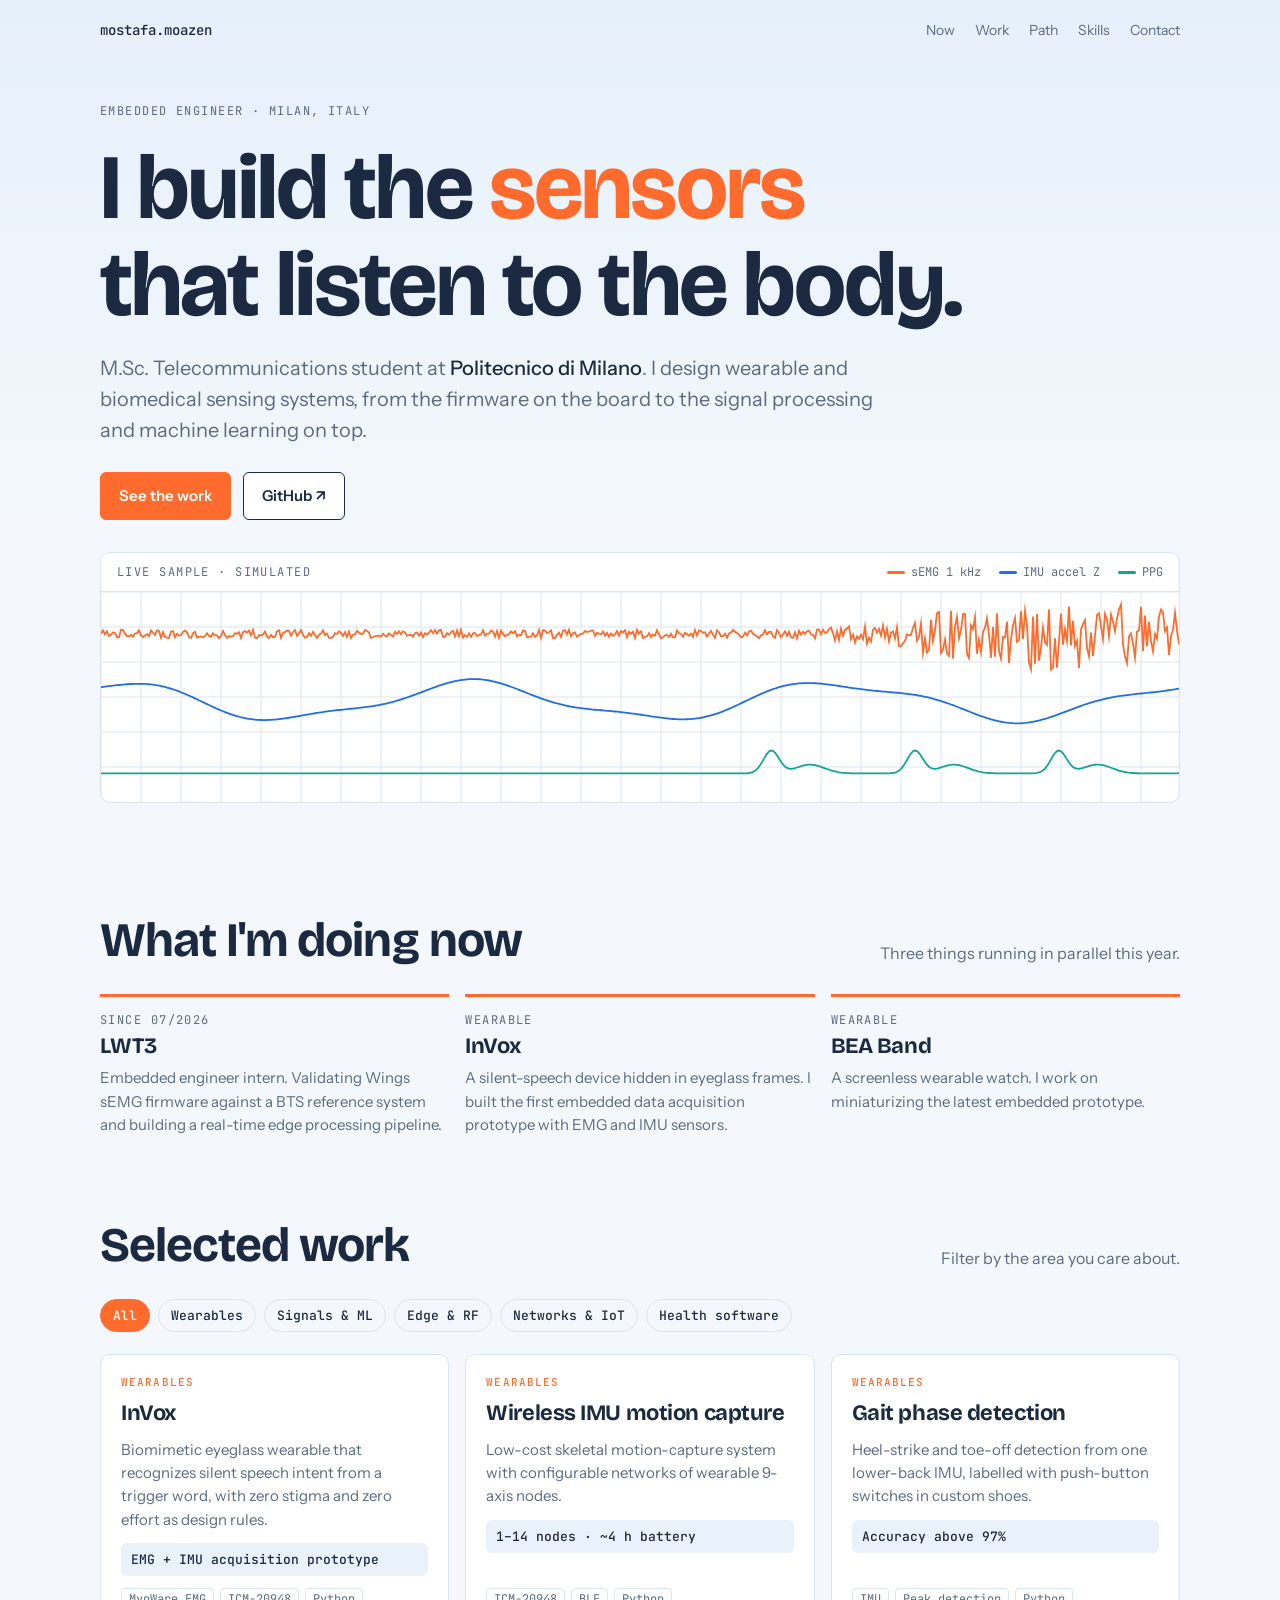
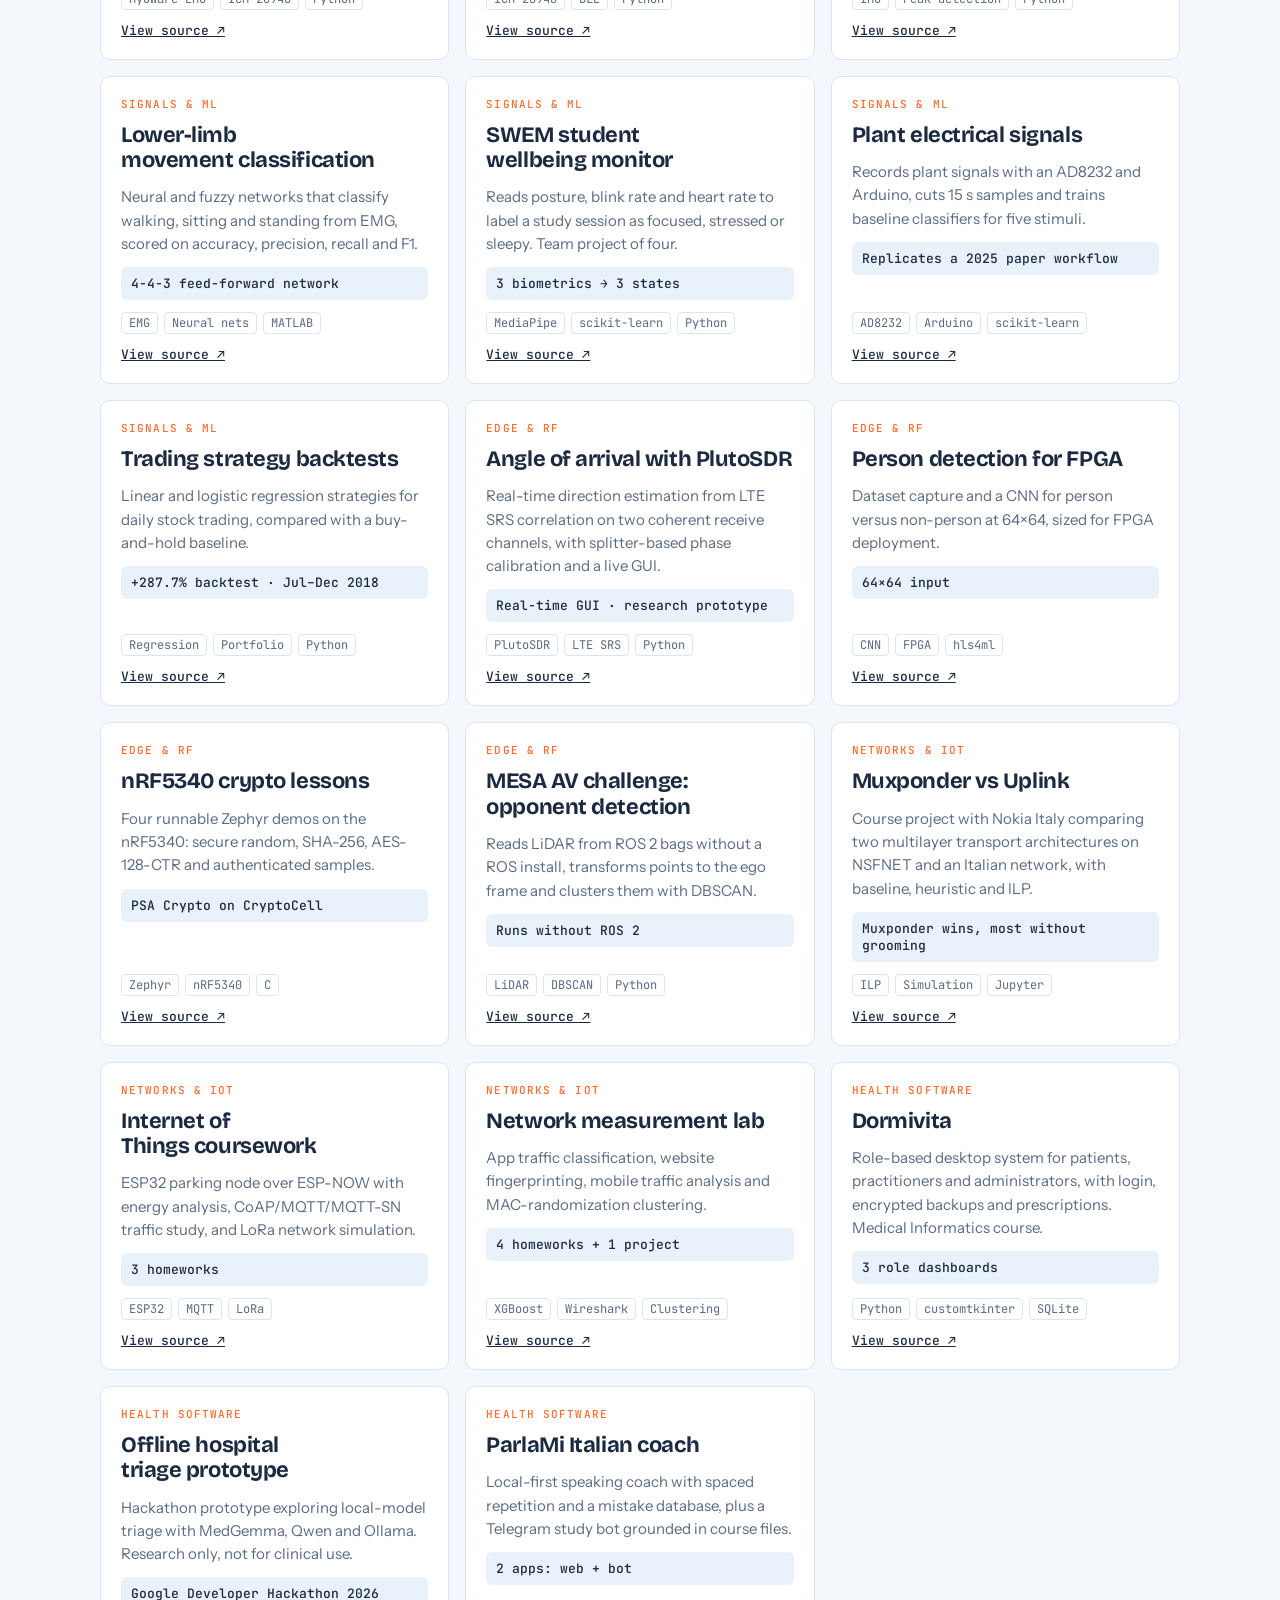
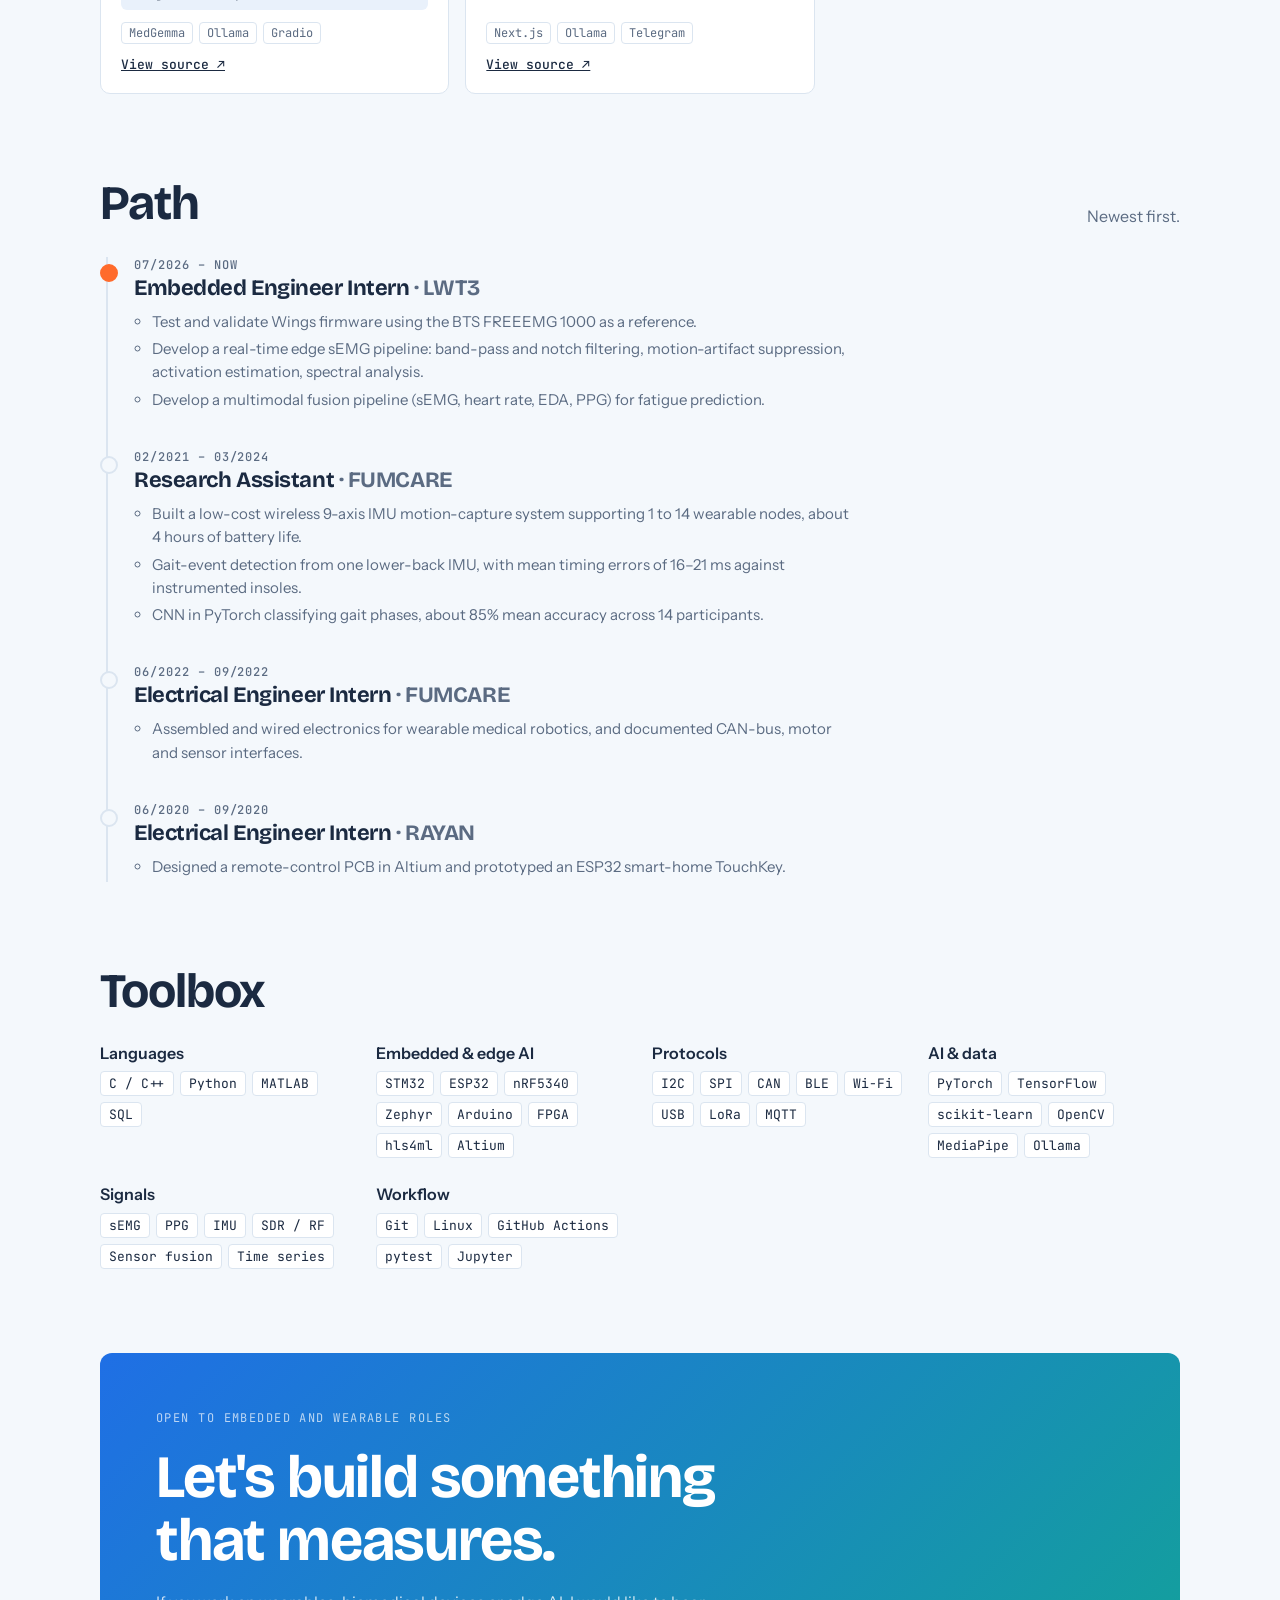
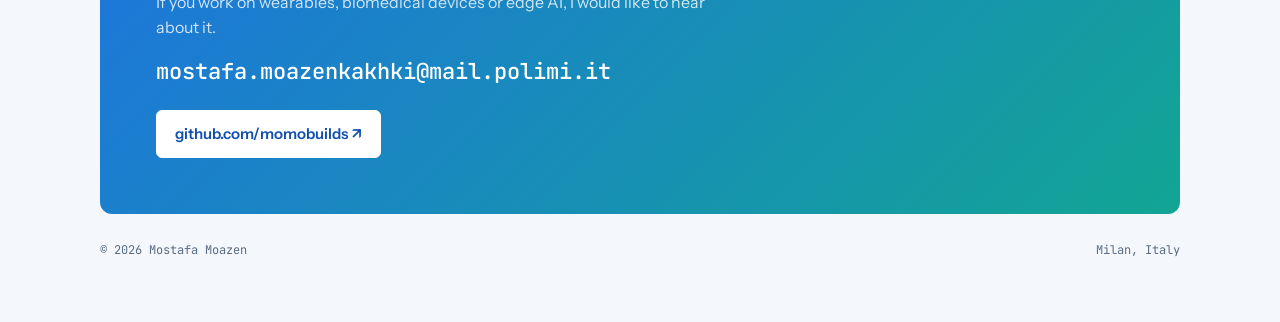
==== site/index.html @ 4965d4da "Add portfolio website and GitHub Pages deploy workflow Co-Authored-By: Claude Sonnet 5.5 <noreply@an" ====
<!doctype html>
<html lang="en">
<head>
<meta charset="utf-8">
<meta name="viewport" content="width=device-width,initial-scale=1">
<title>Mostafa Moazen | Embedded &amp; Wearable Engineer</title>
<meta name="description" content="Portfolio of Mostafa Moazen, embedded engineer in Milan working on wearable devices, biosignals and edge AI.">
<meta property="og:title" content="Mostafa Moazen | Embedded &amp; Wearable Engineer">
<meta property="og:description" content="Wearable sensing, biosignals and edge AI. M.Sc. Telecommunications, Politecnico di Milano.">
<link rel="preconnect" href="https://fonts.googleapis.com">
<link rel="preconnect" href="https://fonts.gstatic.com" crossorigin>
<link rel="stylesheet" href="https://fonts.googleapis.com/css2?family=Bricolage+Grotesque:opsz,wght@12..96,500;12..96,700&family=Instrument+Sans:wght@400;500;600&family=JetBrains+Mono:wght@400;500&display=swap">
<link rel="stylesheet" href="style.css">
</head>
<body>
<div class="wrap">
  <nav>
    <span class="brand">mostafa.moazen</span>
    <div class="links"><a href="#now">Now</a><a href="#work">Work</a><a href="#path">Path</a><a href="#skills">Skills</a><a href="#contact">Contact</a></div>
  </nav>

  <header class="hero">
    <div class="eyebrow">Embedded engineer · Milan, Italy</div>
    <h1>I build the <em>sensors</em> that listen to the body.</h1>
    <p class="lead">M.Sc. Telecommunications student at <b>Politecnico di Milano</b>. I design wearable and biomedical sensing systems, from the firmware on the board to the signal processing and machine learning on top.</p>
    <div class="cta"><a class="btn primary" href="#work">See the work</a><a class="btn" href="https://github.com/momobuilds">GitHub ↗</a></div>
    <div class="scope" aria-label="Animated sample biosignal traces">
      <div class="scope-head">
        <span class="eyebrow">Live sample · simulated</span>
        <span class="legend"><span><i style="background:var(--accent)"></i>sEMG 1 kHz</span><span><i style="background:var(--trace2)"></i>IMU accel Z</span><span><i style="background:var(--trace3)"></i>PPG</span></span>
      </div>
      <canvas id="scope" width="1000" height="210"></canvas>
    </div>
  </header>

  <section id="now">
    <div class="sec-head"><h2>What I'm doing now</h2><p>Three things running in parallel this year.</p></div>
    <div class="now">
      <article><div class="eyebrow">Since 07/2026</div><h3>LWT3</h3><p>Embedded engineer intern. Validating Wings sEMG firmware against a BTS reference system and building a real-time edge processing pipeline.</p></article>
      <article><div class="eyebrow">Wearable</div><h3>InVox</h3><p>A silent-speech device hidden in eyeglass frames. I built the first embedded data acquisition prototype with EMG and IMU sensors.</p></article>
      <article><div class="eyebrow">Wearable</div><h3>BEA Band</h3><p>A screenless wearable watch. I work on miniaturizing the latest embedded prototype.</p></article>
    </div>
  </section>

  <section id="work">
    <div class="sec-head"><h2>Selected work</h2><p>Filter by the area you care about.</p></div>
    <div class="chips" id="chips" role="group" aria-label="Filter projects"></div>
    <div class="grid" id="grid"></div>
  </section>

  <section id="path">
    <div class="sec-head"><h2>Path</h2><p>Newest first.</p></div>
    <ol class="timeline">
      <li class="current"><span class="when">07/2026 – NOW</span><h3>Embedded Engineer Intern <span class="org">· LWT3</span></h3>
        <ul><li>Test and validate Wings firmware using the BTS FREEEMG 1000 as a reference.</li><li>Develop a real-time edge sEMG pipeline: band-pass and notch filtering, motion-artifact suppression, activation estimation, spectral analysis.</li><li>Develop a multimodal fusion pipeline (sEMG, heart rate, EDA, PPG) for fatigue prediction.</li></ul></li>
      <li><span class="when">02/2021 – 03/2024</span><h3>Research Assistant <span class="org">· FUMCARE</span></h3>
        <ul><li>Built a low-cost wireless 9-axis IMU motion-capture system supporting 1 to 14 wearable nodes, about 4 hours of battery life.</li><li>Gait-event detection from one lower-back IMU, with mean timing errors of 16–21 ms against instrumented insoles.</li><li>CNN in PyTorch classifying gait phases, about 85% mean accuracy across 14 participants.</li></ul></li>
      <li><span class="when">06/2022 – 09/2022</span><h3>Electrical Engineer Intern <span class="org">· FUMCARE</span></h3>
        <ul><li>Assembled and wired electronics for wearable medical robotics, and documented CAN-bus, motor and sensor interfaces.</li></ul></li>
      <li><span class="when">06/2020 – 09/2020</span><h3>Electrical Engineer Intern <span class="org">· RAYAN</span></h3>
        <ul><li>Designed a remote-control PCB in Altium and prototyped an ESP32 smart-home TouchKey.</li></ul></li>
    </ol>
  </section>

  <section id="skills">
    <div class="sec-head"><h2>Toolbox</h2></div>
    <div class="skills">
      <div><h3>Languages</h3><div><span>C / C++</span><span>Python</span><span>MATLAB</span><span>SQL</span></div></div>
      <div><h3>Embedded &amp; edge AI</h3><div><span>STM32</span><span>ESP32</span><span>nRF5340</span><span>Zephyr</span><span>Arduino</span><span>FPGA</span><span>hls4ml</span><span>Altium</span></div></div>
      <div><h3>Protocols</h3><div><span>I2C</span><span>SPI</span><span>CAN</span><span>BLE</span><span>Wi-Fi</span><span>USB</span><span>LoRa</span><span>MQTT</span></div></div>
      <div><h3>AI &amp; data</h3><div><span>PyTorch</span><span>TensorFlow</span><span>scikit-learn</span><span>OpenCV</span><span>MediaPipe</span><span>Ollama</span></div></div>
      <div><h3>Signals</h3><div><span>sEMG</span><span>PPG</span><span>IMU</span><span>SDR / RF</span><span>Sensor fusion</span><span>Time series</span></div></div>
      <div><h3>Workflow</h3><div><span>Git</span><span>Linux</span><span>GitHub Actions</span><span>pytest</span><span>Jupyter</span></div></div>
    </div>
  </section>

  <section id="contact">
    <div class="contact">
      <div class="eyebrow" style="color:inherit;opacity:.7">Open to embedded and wearable roles</div>
      <h2>Let's build something that measures.</h2>
      <p>If you work on wearables, biomedical devices or edge AI, I would like to hear about it.</p>
      <div class="mail">mostafa.moazenkakhki@mail.polimi.it</div>
      <div class="cta"><a class="btn primary" href="https://github.com/momobuilds">github.com/momobuilds ↗</a></div>
    </div>
    <footer><span>© 2026 Mostafa Moazen</span><span>Milan, Italy</span></footer>
  </section>
</div>
<script src="script.js"></script>
</body>
</html>
---- site/style.css ----
/* Layout: one left-aligned column; a live biosignal strip is the hero, work is filterable by domain, experience is a true timeline. */
:root{
  --bg:#f4f8fc; --surface:#ffffff; --fg:#1b2a41; --muted:#5b6b82; --line:#dbe5f0;
  --accent:#ff6b2c; --accent-ink:#ffffff; --trace2:#1f6fe5; --trace3:#12a594; --tint:#e9f1fb;
  --display:"Bricolage Grotesque","Helvetica Neue",Arial,sans-serif;
  --body:"Instrument Sans","Helvetica Neue",Arial,sans-serif;
  --mono:"JetBrains Mono",ui-monospace,Menlo,Consolas,monospace;
}
*{box-sizing:border-box}
html{color-scheme:light;scroll-behavior:smooth}
img{max-width:100%}
body{margin:0}
body{background:linear-gradient(180deg,#e6f0fb 0,var(--bg) 560px) no-repeat,var(--bg);color:var(--fg);font-family:var(--body);font-size:16px;line-height:1.55;
  padding-block:0 64px;padding-left:max(16px,env(safe-area-inset-left,0px));padding-right:max(16px,env(safe-area-inset-right,0px))}
.wrap{max-width:1080px;margin-inline:auto}
a{color:inherit}
:focus-visible{outline:2px solid var(--accent);outline-offset:3px}
.mono{font-family:var(--mono)}
.eyebrow{font-family:var(--mono);font-size:12px;letter-spacing:.12em;text-transform:uppercase;color:var(--muted)}
h1,h2,h3{font-family:var(--display);text-wrap:balance;margin:0;line-height:1.05;letter-spacing:-.02em}

nav{display:flex;gap:20px;flex-wrap:wrap;justify-content:space-between;align-items:center;padding-block:20px;font-size:14px}
nav .links{display:flex;gap:20px;flex-wrap:wrap}
nav a{text-decoration:none;color:var(--muted)} nav a:hover{color:var(--fg)}
nav .brand{font-family:var(--mono);color:var(--fg);font-weight:500}

.hero{padding-block:40px 28px;display:grid;gap:20px}
.hero h1{font-size:clamp(44px,8vw,92px);font-weight:700}
.hero h1 em{font-style:normal;color:var(--accent)}
.hero p.lead{max-width:60ch;font-size:clamp(17px,2.2vw,20px);color:var(--muted);margin:0}
.hero p.lead b{color:var(--fg);font-weight:500}
.cta{display:flex;gap:12px;flex-wrap:wrap;margin-top:6px}
.btn{background:var(--surface);display:inline-flex;align-items:center;gap:8px;padding:11px 18px;border-radius:6px;font-weight:600;font-size:15px;text-decoration:none;border:1px solid var(--fg)}
.btn.primary{background:var(--accent);border-color:var(--accent);color:var(--accent-ink)}
.btn:hover{transform:translateY(-1px)}

.scope{margin-top:12px;background:var(--surface);border:1px solid var(--line);border-radius:10px;overflow:hidden}
.scope-head{display:flex;justify-content:space-between;gap:12px;flex-wrap:wrap;padding:10px 16px;border-bottom:1px solid var(--line)}
.scope canvas{display:block;width:100%;height:210px}
.legend{display:flex;gap:18px;flex-wrap:wrap;font-family:var(--mono);font-size:12px;color:var(--muted)}
.legend i{display:inline-block;width:18px;height:3px;border-radius:2px;vertical-align:middle;margin-right:6px}

section{padding-top:84px}
.sec-head{display:flex;justify-content:space-between;align-items:end;gap:16px;flex-wrap:wrap;margin-bottom:28px}
.sec-head h2{font-size:clamp(30px,4.4vw,48px)}
.sec-head p{margin:0;color:var(--muted);max-width:44ch}

.now{display:grid;grid-template-columns:repeat(auto-fit,minmax(260px,1fr));gap:16px}
.now article{border-top:3px solid var(--accent);padding-top:14px;min-width:0}
.now h3{font-size:22px;margin:6px 0 8px}
.now p{margin:0;color:var(--muted);font-size:15px}

.chips{display:flex;gap:8px;flex-wrap:wrap;margin-bottom:22px}
.chip{font:500 13px var(--mono);padding:7px 12px;border-radius:999px;border:1px solid var(--line);background:transparent;color:var(--fg);cursor:pointer}
.chip[aria-pressed="true"]{background:var(--accent);color:var(--accent-ink);border-color:var(--accent)}
.grid{display:grid;grid-template-columns:repeat(auto-fill,minmax(300px,1fr));gap:16px}
.card{background:var(--surface);border:1px solid var(--line);border-radius:10px;padding:20px;display:flex;flex-direction:column;gap:12px;min-width:0;transition:border-color .15s,transform .15s}
.card:hover{border-color:var(--accent);transform:translateY(-2px)}
.card .tag{font:500 11px var(--mono);letter-spacing:.1em;text-transform:uppercase;color:var(--accent)}
.card h3{font-size:22px;line-height:1.15}
.card p{margin:0;color:var(--muted);font-size:15px}
.card .result{font:500 13px var(--mono);color:var(--fg);padding:8px 10px;background:var(--tint);border-radius:6px}
.card .stack{display:flex;gap:6px;flex-wrap:wrap;margin-top:auto}
.card .stack span{font:400 12px var(--mono);color:var(--muted);border:1px solid var(--line);border-radius:4px;padding:2px 7px}
.card a.src{font:500 13px var(--mono);color:var(--fg)}
.card[hidden]{display:none}

.timeline{list-style:none;margin:0;padding:0;border-left:2px solid var(--line);display:grid;gap:34px;margin-left:6px}
.timeline li{position:relative;padding-left:26px;display:grid;gap:4px}
.timeline li::before{content:"";position:absolute;left:-8px;top:7px;width:14px;height:14px;border-radius:50%;background:var(--bg);border:2px solid var(--line)}
.timeline li.current::before{border-color:var(--accent);background:var(--accent)}
.timeline .when{font:500 12px var(--mono);letter-spacing:.08em;color:var(--muted)}
.timeline h3{font-size:22px}
.timeline .org{color:var(--muted)}
.timeline ul{margin:6px 0 0;padding-left:18px;color:var(--muted);font-size:15px;max-width:72ch}
.timeline ul li{padding:0;display:list-item;margin-bottom:4px} .timeline ul li::before{display:none}

.skills{display:grid;grid-template-columns:repeat(auto-fit,minmax(240px,1fr));gap:28px 24px}
.skills h3{font-size:16px;font-family:var(--body);letter-spacing:0;font-weight:600;margin-bottom:10px}
.skills div>div{display:flex;gap:6px;flex-wrap:wrap}
.skills span{background:var(--surface);font:400 13px var(--mono);border:1px solid var(--line);background:var(--surface);border-radius:4px;padding:3px 8px}

.contact{background:linear-gradient(135deg,#1f6fe5,#12a594);color:#fff;border-radius:12px;padding:clamp(24px,5vw,56px);display:grid;gap:18px}
.contact h2{font-size:clamp(32px,5.5vw,60px)}
.contact p{margin:0;max-width:52ch;opacity:.8}
.contact .mail{font:500 clamp(15px,2.6vw,22px) var(--mono);word-break:break-all;user-select:all}
.contact .btn.primary{background:#fff;border-color:#fff;color:#0f4fb0}
footer{padding-top:28px;color:var(--muted);font:400 12px var(--mono);display:flex;justify-content:space-between;gap:12px;flex-wrap:wrap}
@media (prefers-reduced-motion:reduce){*{transition:none!important}}
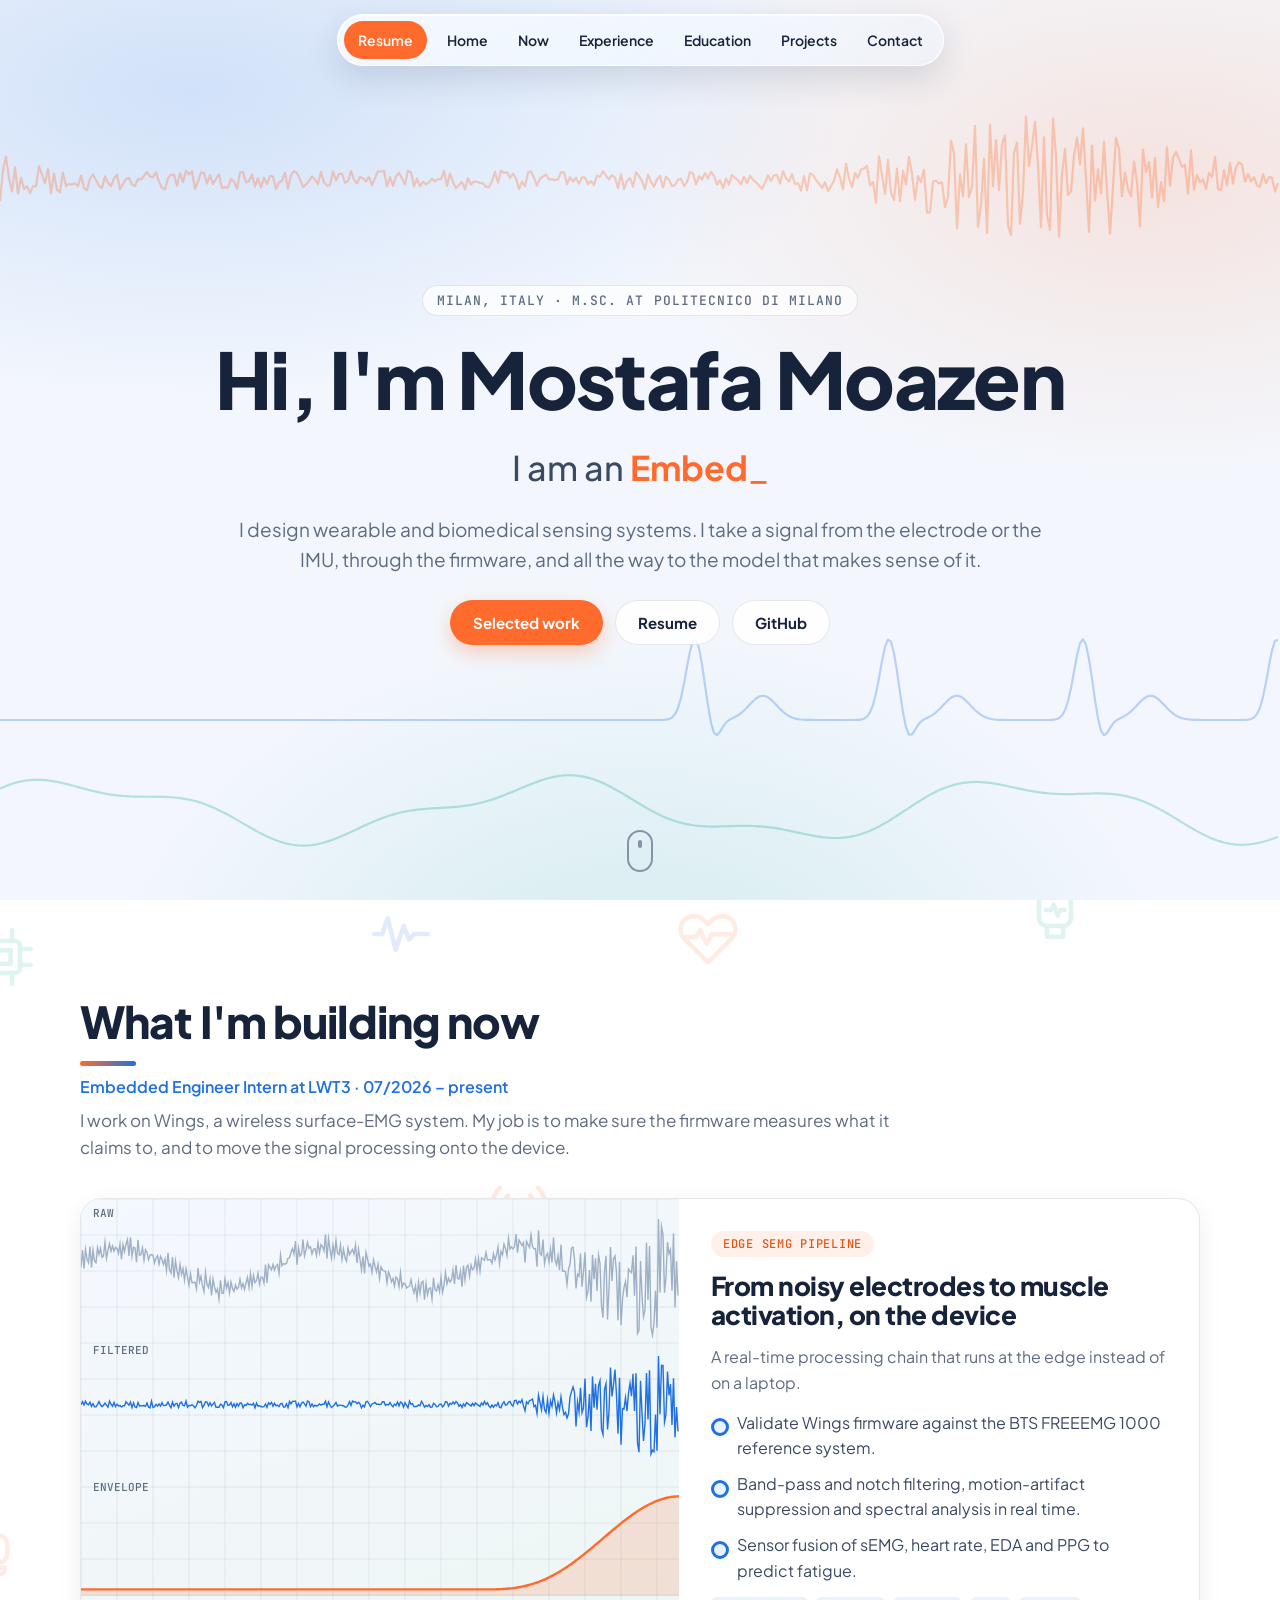
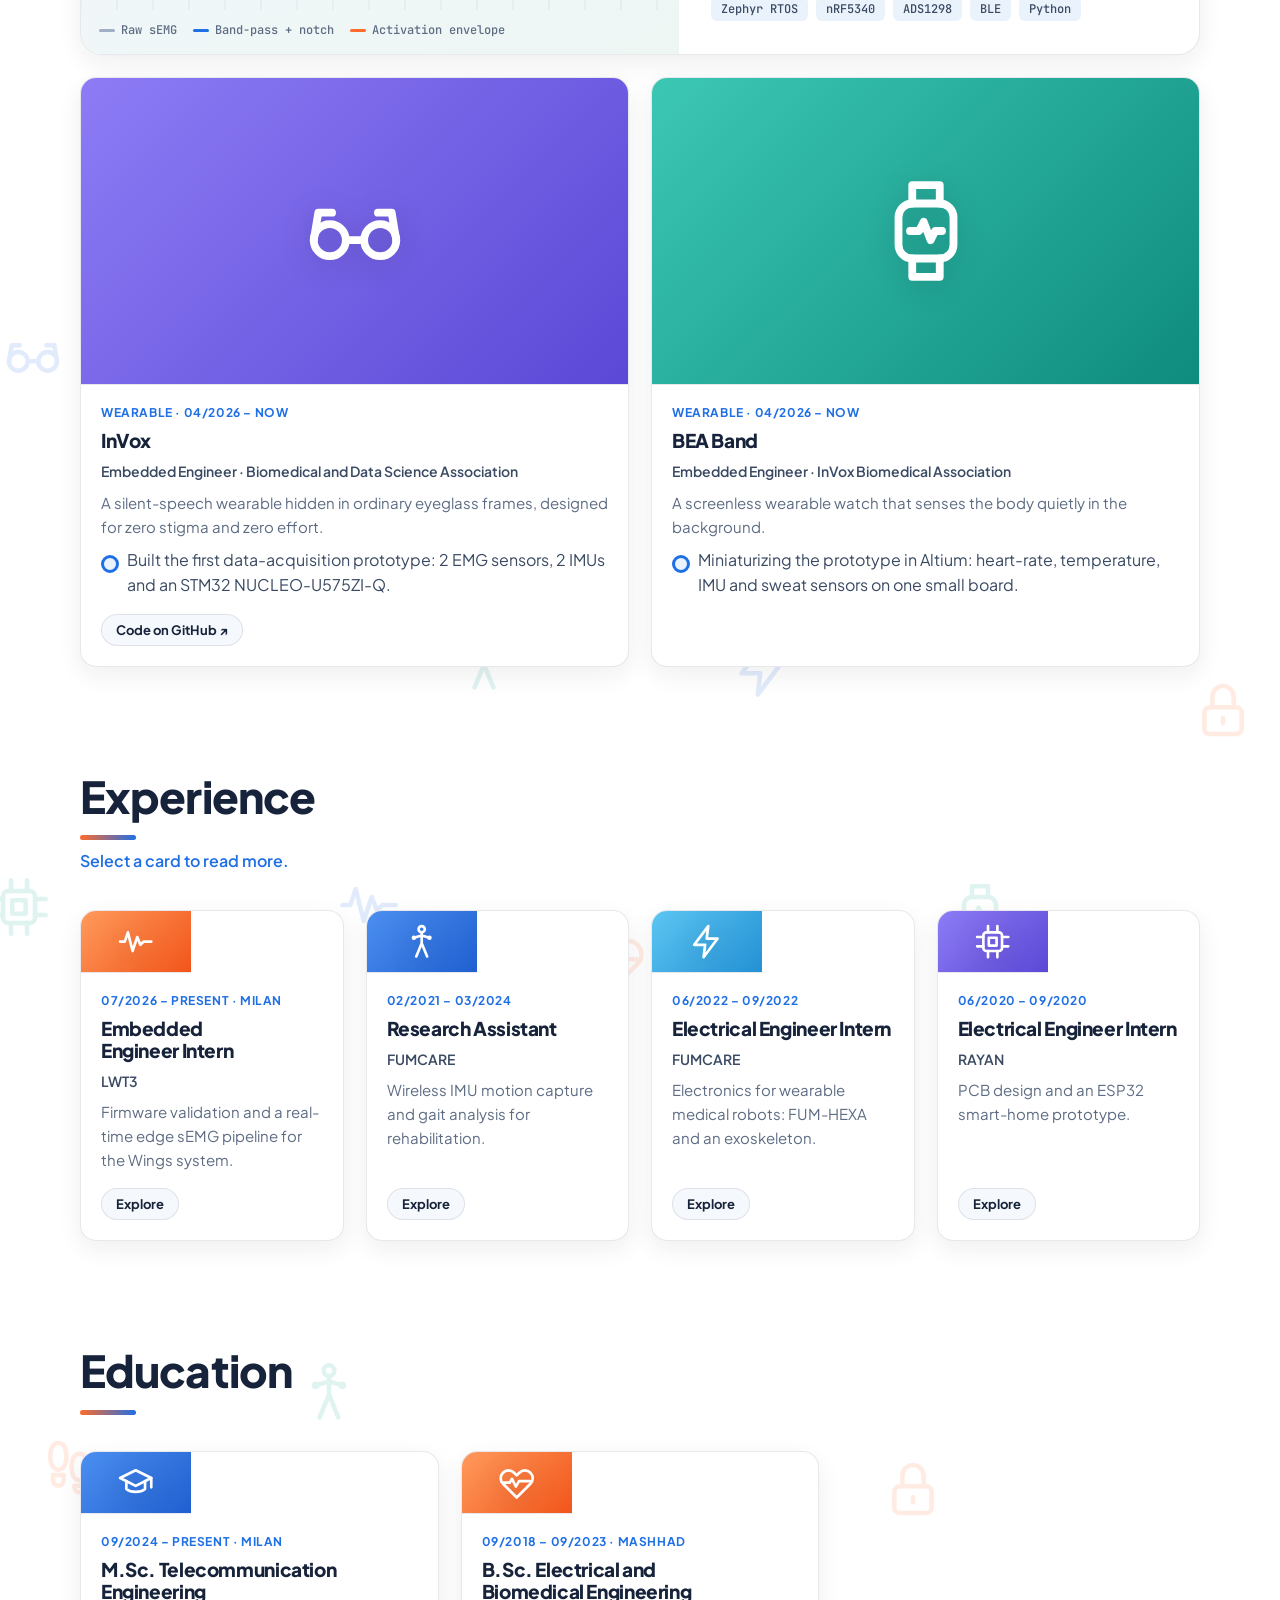
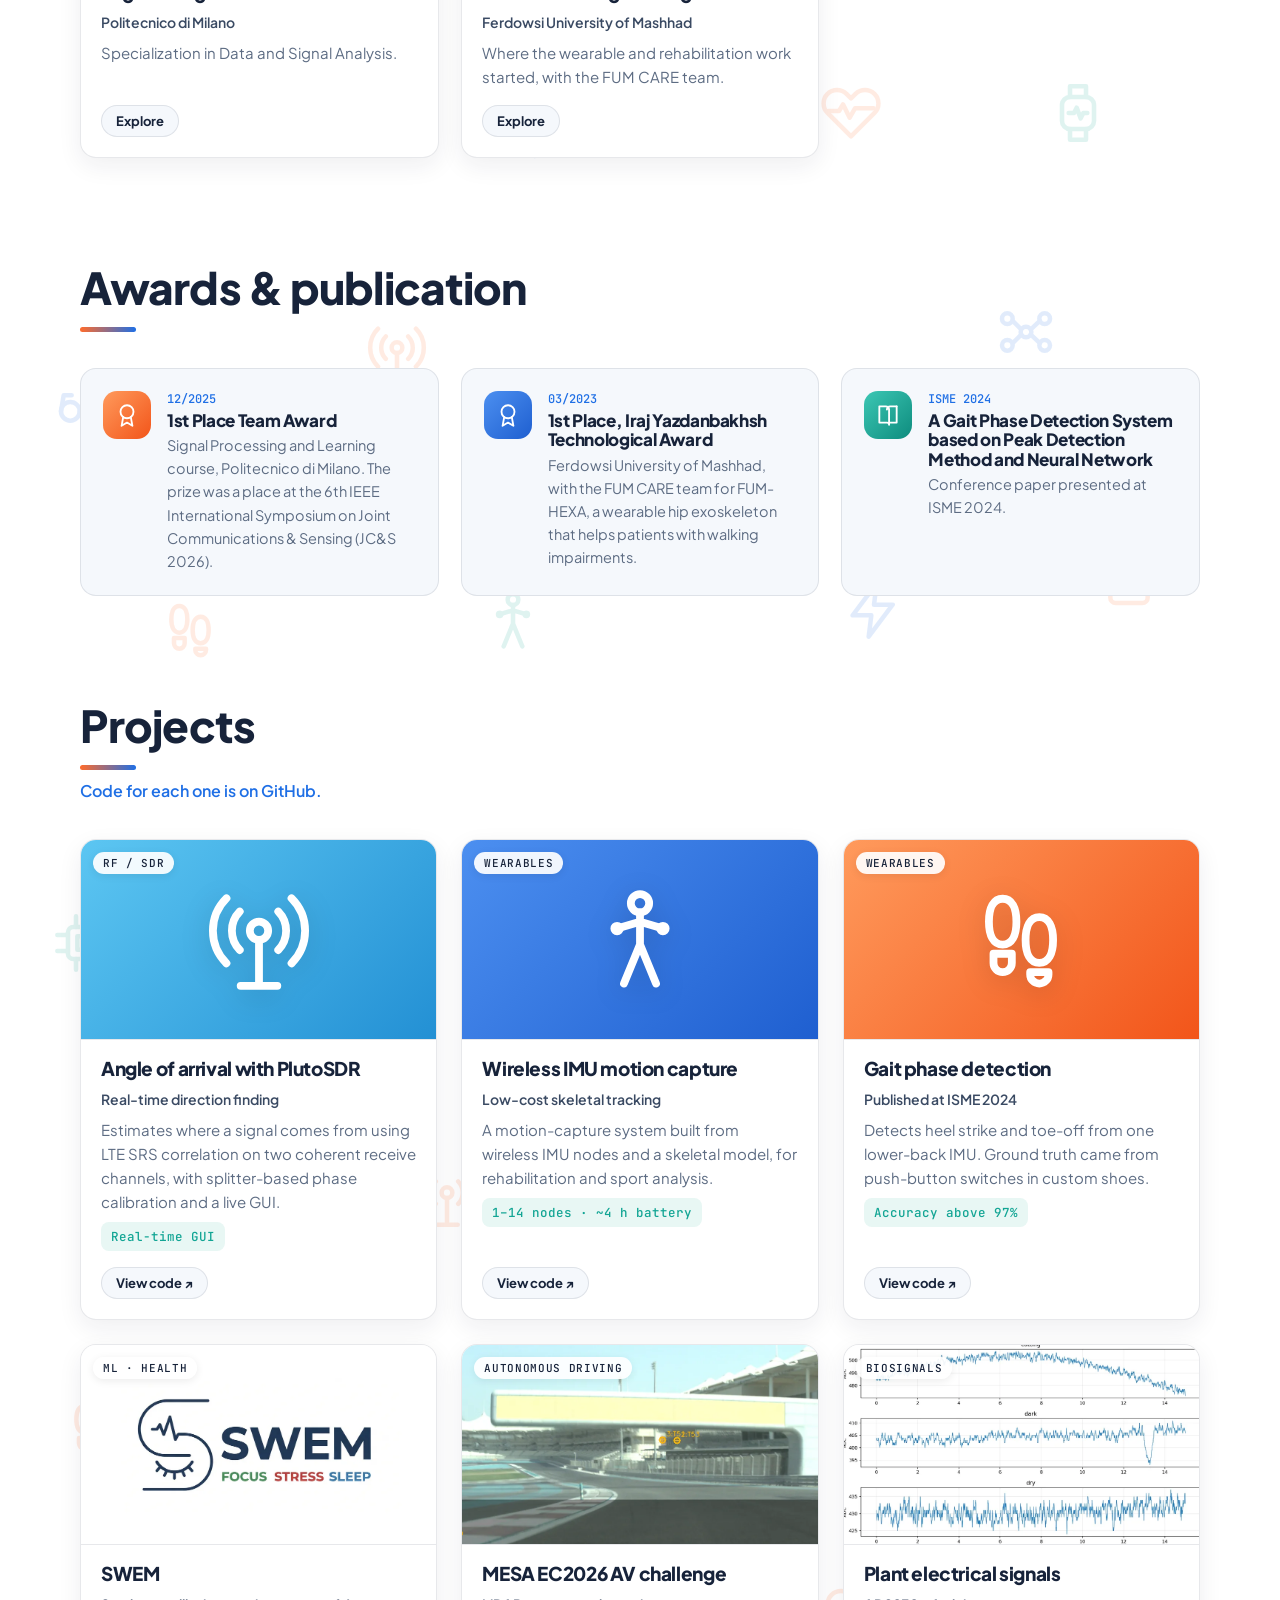
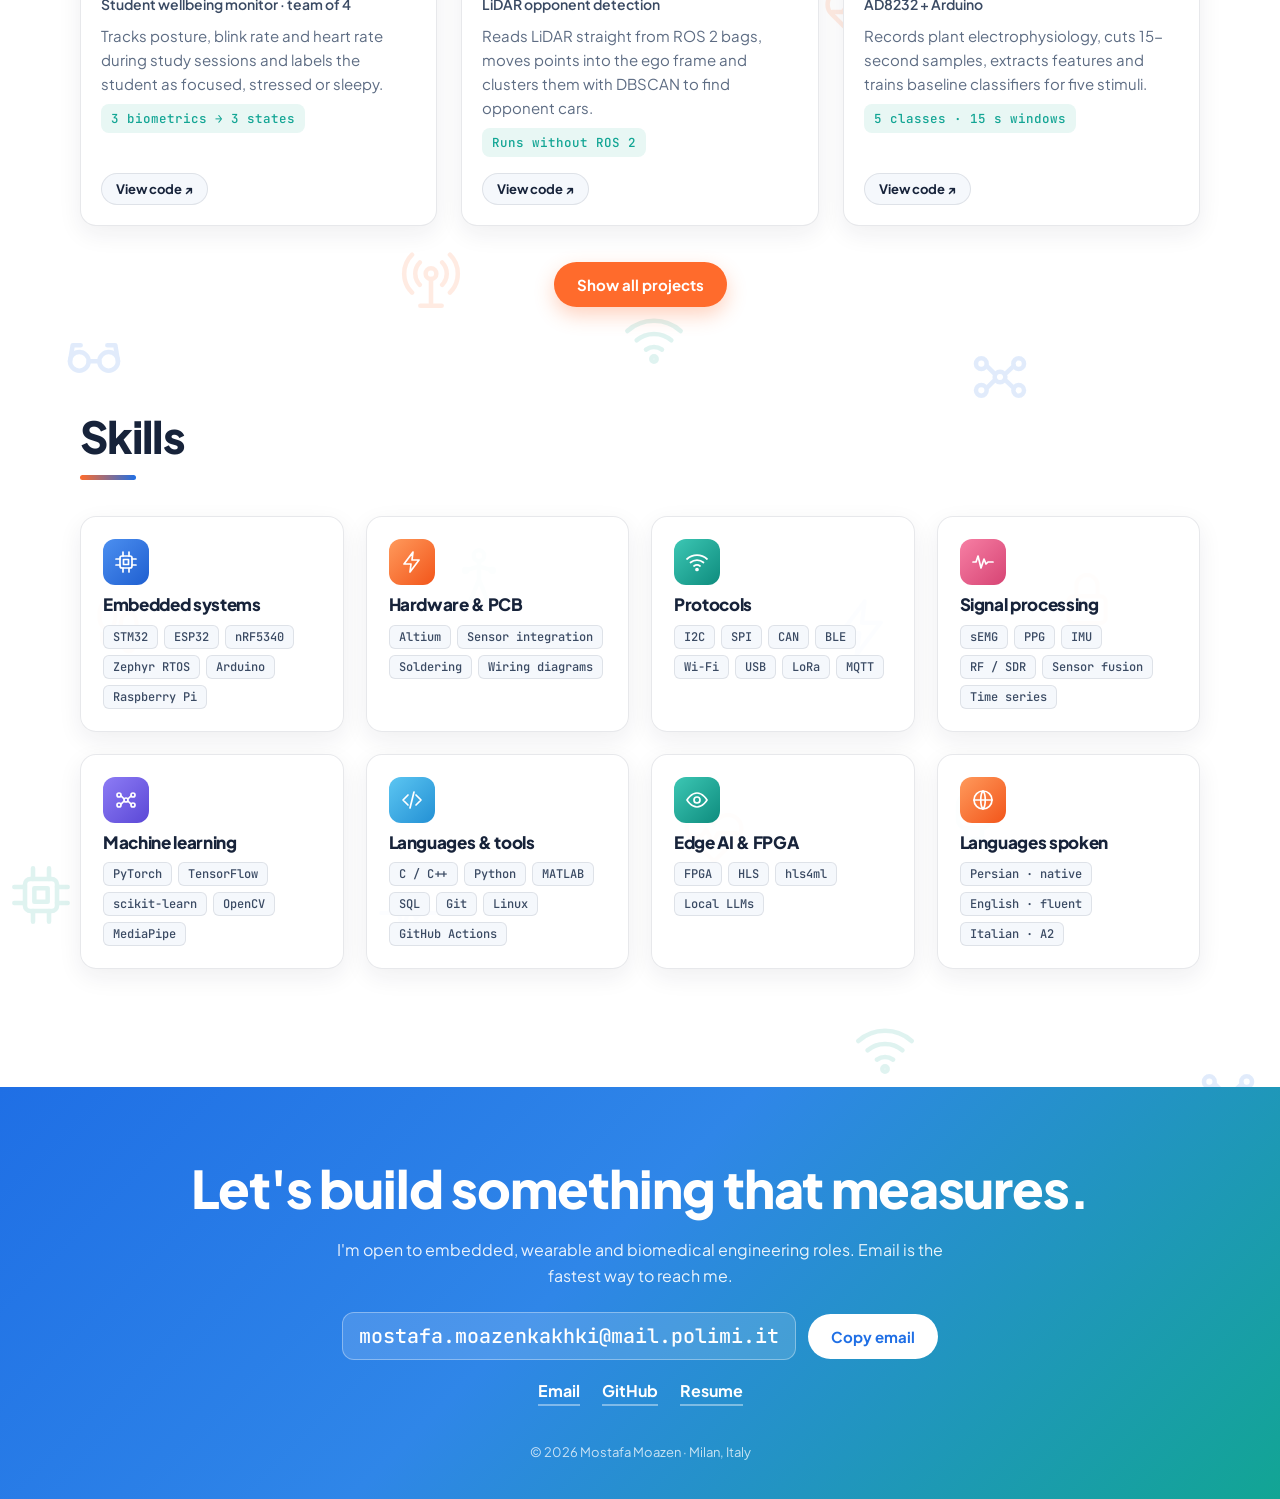
==== commit 643b704d: "Redesign portfolio after a multi-section showcase layout Glass pill navbar, full-screen hero with ty" ====
--- a/site/index.html
+++ b/site/index.html
@@ -4,87 +4,156 @@
 <meta charset="utf-8">
 <meta name="viewport" content="width=device-width,initial-scale=1">
 <title>Mostafa Moazen | Embedded &amp; Wearable Engineer</title>
-<meta name="description" content="Portfolio of Mostafa Moazen, embedded engineer in Milan working on wearable devices, biosignals and edge AI.">
+<meta name="description" content="Mostafa Moazen, embedded engineer in Milan building wearable devices, biosignal pipelines and edge AI.">
 <meta property="og:title" content="Mostafa Moazen | Embedded &amp; Wearable Engineer">
 <meta property="og:description" content="Wearable sensing, biosignals and edge AI. M.Sc. Telecommunications, Politecnico di Milano.">
+<meta property="og:type" content="website">
+<meta name="theme-color" content="#eef4fb">
+<link rel="icon" href="data:image/svg+xml,%3Csvg xmlns='http://www.w3.org/2000/svg' viewBox='0 0 32 32'%3E%3Crect width='32' height='32' rx='8' fill='%23ff6b2c'/%3E%3Cpath d='M5 17h5l3-8 4 15 3-9 2 2h5' fill='none' stroke='white' stroke-width='2.6' stroke-linecap='round' stroke-linejoin='round'/%3E%3C/svg%3E">
 <link rel="preconnect" href="https://fonts.googleapis.com">
 <link rel="preconnect" href="https://fonts.gstatic.com" crossorigin>
-<link rel="stylesheet" href="https://fonts.googleapis.com/css2?family=Bricolage+Grotesque:opsz,wght@12..96,500;12..96,700&family=Instrument+Sans:wght@400;500;600&family=JetBrains+Mono:wght@400;500&display=swap">
+<link rel="stylesheet" href="https://fonts.googleapis.com/css2?family=Plus+Jakarta+Sans:wght@400;500;600;700;800&family=JetBrains+Mono:wght@500&display=swap">
 <link rel="stylesheet" href="style.css">
+<script>document.documentElement.classList.add("js")</script>
 </head>
 <body>
-<div class="wrap">
-  <nav>
-    <span class="brand">mostafa.moazen</span>
-    <div class="links"><a href="#now">Now</a><a href="#work">Work</a><a href="#path">Path</a><a href="#skills">Skills</a><a href="#contact">Contact</a></div>
+<a class="skip-link" href="#main">Skip to content</a>
+<div class="wallpaper" id="wallpaper" aria-hidden="true"></div>
+
+<header class="site-header">
+  <nav class="navbar" aria-label="Primary">
+    <a class="nav-pill" href="resume.html">Resume</a>
+    <div class="nav-links">
+      <a href="#home">Home</a>
+      <a class="desk" href="#now">Now</a>
+      <a class="desk" href="#experience">Experience</a>
+      <a class="desk" href="#education">Education</a>
+      <a class="desk" href="#projects">Projects</a>
+      <a href="#contact">Contact</a>
+    </div>
   </nav>
+</header>
 
-  <header class="hero">
-    <div class="eyebrow">Embedded engineer · Milan, Italy</div>
-    <h1>I build the <em>sensors</em> that listen to the body.</h1>
-    <p class="lead">M.Sc. Telecommunications student at <b>Politecnico di Milano</b>. I design wearable and biomedical sensing systems, from the firmware on the board to the signal processing and machine learning on top.</p>
-    <div class="cta"><a class="btn primary" href="#work">See the work</a><a class="btn" href="https://github.com/momobuilds">GitHub ↗</a></div>
-    <div class="scope" aria-label="Animated sample biosignal traces">
-      <div class="scope-head">
-        <span class="eyebrow">Live sample · simulated</span>
-        <span class="legend"><span><i style="background:var(--accent)"></i>sEMG 1 kHz</span><span><i style="background:var(--trace2)"></i>IMU accel Z</span><span><i style="background:var(--trace3)"></i>PPG</span></span>
+<main id="main">
+  <section class="hero" id="home" aria-label="Mostafa Moazen">
+    <canvas id="hero-canvas" aria-hidden="true"></canvas>
+    <div class="hero-content">
+      <p class="hero-kicker">Milan, Italy · M.Sc. at Politecnico di Milano</p>
+      <h1 class="hero-name">Hi, I'm Mostafa Moazen</h1>
+      <p class="hero-role">I am <span class="type-a">an</span> <strong id="typer">Embedded Engineer</strong><span class="caret" aria-hidden="true">_</span></p>
+      <p class="hero-summary">I design wearable and biomedical sensing systems. I take a signal from the electrode or the IMU, through the firmware, and all the way to the model that makes sense of it.</p>
+      <div class="hero-actions">
+        <a class="btn btn-primary" href="#now">Selected work</a>
+        <a class="btn btn-ghost" href="resume.html">Resume</a>
+        <a class="btn btn-ghost" href="https://github.com/momobuilds" target="_blank" rel="noopener">GitHub</a>
       </div>
-      <canvas id="scope" width="1000" height="210"></canvas>
     </div>
-  </header>
+    <a class="scroll-cue" href="#now" aria-label="Scroll to current work"><span></span></a>
+  </section>
 
-  <section id="now">
-    <div class="sec-head"><h2>What I'm doing now</h2><p>Three things running in parallel this year.</p></div>
-    <div class="now">
-      <article><div class="eyebrow">Since 07/2026</div><h3>LWT3</h3><p>Embedded engineer intern. Validating Wings sEMG firmware against a BTS reference system and building a real-time edge processing pipeline.</p></article>
-      <article><div class="eyebrow">Wearable</div><h3>InVox</h3><p>A silent-speech device hidden in eyeglass frames. I built the first embedded data acquisition prototype with EMG and IMU sensors.</p></article>
-      <article><div class="eyebrow">Wearable</div><h3>BEA Band</h3><p>A screenless wearable watch. I work on miniaturizing the latest embedded prototype.</p></article>
+  <section class="section" id="now" aria-labelledby="now-h">
+    <div class="container">
+      <div class="section-head reveal">
+        <h2 id="now-h">What I'm building now</h2>
+        <p class="section-sub">Embedded Engineer Intern at LWT3 · 07/2026 – present</p>
+        <p class="section-lead">I work on Wings, a wireless surface-EMG system. My job is to make sure the firmware measures what it claims to, and to move the signal processing onto the device.</p>
+      </div>
+
+      <article class="showcase reveal">
+        <div class="showcase-media">
+          <canvas id="emg-canvas" aria-label="Animated example of an sEMG processing pipeline: raw signal, filtered signal and activation envelope"></canvas>
+          <div class="showcase-legend"><span><i class="l-raw"></i>Raw sEMG</span><span><i class="l-filt"></i>Band-pass + notch</span><span><i class="l-env"></i>Activation envelope</span></div>
+        </div>
+        <div class="showcase-copy">
+          <span class="pill">Edge sEMG pipeline</span>
+          <h3>From noisy electrodes to muscle activation, on the device</h3>
+          <p>A real-time processing chain that runs at the edge instead of on a laptop.</p>
+          <ul class="impact">
+            <li>Validate Wings firmware against the BTS FREEEMG 1000 reference system.</li>
+            <li>Band-pass and notch filtering, motion-artifact suppression and spectral analysis in real time.</li>
+            <li>Sensor fusion of sEMG, heart rate, EDA and PPG to predict fatigue.</li>
+          </ul>
+          <div class="tags"><span>Zephyr RTOS</span><span>nRF5340</span><span>ADS1298</span><span>BLE</span><span>Python</span></div>
+        </div>
+      </article>
+
+      <div class="case-grid" id="case-grid"></div>
     </div>
   </section>
 
-  <section id="work">
-    <div class="sec-head"><h2>Selected work</h2><p>Filter by the area you care about.</p></div>
-    <div class="chips" id="chips" role="group" aria-label="Filter projects"></div>
-    <div class="grid" id="grid"></div>
-  </section>
-
-  <section id="path">
-    <div class="sec-head"><h2>Path</h2><p>Newest first.</p></div>
-    <ol class="timeline">
-      <li class="current"><span class="when">07/2026 – NOW</span><h3>Embedded Engineer Intern <span class="org">· LWT3</span></h3>
-        <ul><li>Test and validate Wings firmware using the BTS FREEEMG 1000 as a reference.</li><li>Develop a real-time edge sEMG pipeline: band-pass and notch filtering, motion-artifact suppression, activation estimation, spectral analysis.</li><li>Develop a multimodal fusion pipeline (sEMG, heart rate, EDA, PPG) for fatigue prediction.</li></ul></li>
-      <li><span class="when">02/2021 – 03/2024</span><h3>Research Assistant <span class="org">· FUMCARE</span></h3>
-        <ul><li>Built a low-cost wireless 9-axis IMU motion-capture system supporting 1 to 14 wearable nodes, about 4 hours of battery life.</li><li>Gait-event detection from one lower-back IMU, with mean timing errors of 16–21 ms against instrumented insoles.</li><li>CNN in PyTorch classifying gait phases, about 85% mean accuracy across 14 participants.</li></ul></li>
-      <li><span class="when">06/2022 – 09/2022</span><h3>Electrical Engineer Intern <span class="org">· FUMCARE</span></h3>
-        <ul><li>Assembled and wired electronics for wearable medical robotics, and documented CAN-bus, motor and sensor interfaces.</li></ul></li>
-      <li><span class="when">06/2020 – 09/2020</span><h3>Electrical Engineer Intern <span class="org">· RAYAN</span></h3>
-        <ul><li>Designed a remote-control PCB in Altium and prototyped an ESP32 smart-home TouchKey.</li></ul></li>
-    </ol>
-  </section>
-
-  <section id="skills">
-    <div class="sec-head"><h2>Toolbox</h2></div>
-    <div class="skills">
-      <div><h3>Languages</h3><div><span>C / C++</span><span>Python</span><span>MATLAB</span><span>SQL</span></div></div>
-      <div><h3>Embedded &amp; edge AI</h3><div><span>STM32</span><span>ESP32</span><span>nRF5340</span><span>Zephyr</span><span>Arduino</span><span>FPGA</span><span>hls4ml</span><span>Altium</span></div></div>
-      <div><h3>Protocols</h3><div><span>I2C</span><span>SPI</span><span>CAN</span><span>BLE</span><span>Wi-Fi</span><span>USB</span><span>LoRa</span><span>MQTT</span></div></div>
-      <div><h3>AI &amp; data</h3><div><span>PyTorch</span><span>TensorFlow</span><span>scikit-learn</span><span>OpenCV</span><span>MediaPipe</span><span>Ollama</span></div></div>
-      <div><h3>Signals</h3><div><span>sEMG</span><span>PPG</span><span>IMU</span><span>SDR / RF</span><span>Sensor fusion</span><span>Time series</span></div></div>
-      <div><h3>Workflow</h3><div><span>Git</span><span>Linux</span><span>GitHub Actions</span><span>pytest</span><span>Jupyter</span></div></div>
+  <section class="section" id="experience" aria-labelledby="exp-h">
+    <div class="container">
+      <div class="section-head reveal"><h2 id="exp-h">Experience</h2><p class="section-sub">Select a card to read more.</p></div>
+      <div class="card-grid" id="exp-grid"></div>
     </div>
   </section>
 
-  <section id="contact">
-    <div class="contact">
-      <div class="eyebrow" style="color:inherit;opacity:.7">Open to embedded and wearable roles</div>
-      <h2>Let's build something that measures.</h2>
-      <p>If you work on wearables, biomedical devices or edge AI, I would like to hear about it.</p>
-      <div class="mail">mostafa.moazenkakhki@mail.polimi.it</div>
-      <div class="cta"><a class="btn primary" href="https://github.com/momobuilds">github.com/momobuilds ↗</a></div>
+  <section class="section" id="education" aria-labelledby="edu-h">
+    <div class="container">
+      <div class="section-head reveal"><h2 id="edu-h">Education</h2></div>
+      <div class="card-grid two" id="edu-grid"></div>
     </div>
-    <footer><span>© 2026 Mostafa Moazen</span><span>Milan, Italy</span></footer>
   </section>
+
+  <section class="section" id="recognition" aria-labelledby="rec-h">
+    <div class="container">
+      <div class="section-head reveal"><h2 id="rec-h">Awards &amp; publication</h2></div>
+      <div class="rec-grid" id="rec-grid"></div>
+    </div>
+  </section>
+
+  <section class="section" id="projects" aria-labelledby="proj-h">
+    <div class="container">
+      <div class="section-head reveal"><h2 id="proj-h">Projects</h2><p class="section-sub">Code for each one is on GitHub.</p></div>
+      <div class="project-grid" id="project-grid"></div>
+      <div class="center"><button class="btn btn-primary" id="more-btn" type="button" aria-expanded="false">Show all projects</button></div>
+    </div>
+  </section>
+
+  <section class="section" id="skills" aria-labelledby="skills-h">
+    <div class="container">
+      <div class="section-head reveal"><h2 id="skills-h">Skills</h2></div>
+      <div class="skill-grid" id="skill-grid"></div>
+    </div>
+  </section>
+</main>
+
+<footer class="footer" id="contact">
+  <div class="container footer-inner reveal">
+    <h2>Let's build something that measures.</h2>
+    <p>I'm open to embedded, wearable and biomedical engineering roles. Email is the fastest way to reach me.</p>
+    <div class="mail-row">
+      <span class="mail" id="mail">mostafa.moazenkakhki@mail.polimi.it</span>
+      <button class="btn btn-white" id="copy-btn" type="button">Copy email</button>
+    </div>
+    <div class="socials">
+      <a href="mailto:mostafa.moazenkakhki@mail.polimi.it">Email</a>
+      <a href="https://github.com/momobuilds" target="_blank" rel="noopener">GitHub</a>
+      <a href="resume.html">Resume</a>
+    </div>
+    <p class="copyright">© <span id="year">2026</span> Mostafa Moazen · Milan, Italy</p>
+  </div>
+</footer>
+
+<div class="modal" id="modal" hidden>
+  <div class="modal-bg" data-close></div>
+  <div class="modal-box" role="dialog" aria-modal="true" aria-labelledby="modal-title" tabindex="-1">
+    <button class="modal-x" type="button" data-close aria-label="Close">×</button>
+    <div class="modal-media" id="modal-media"></div>
+    <div class="modal-body">
+      <p class="modal-meta" id="modal-meta"></p>
+      <h3 id="modal-title"></h3>
+      <p class="modal-org" id="modal-org"></p>
+      <ul id="modal-list"></ul>
+      <div class="modal-nav">
+        <button class="btn btn-ghost" type="button" id="modal-prev">← Previous</button>
+        <span id="modal-count"></span>
+        <button class="btn btn-ghost" type="button" id="modal-next">Next →</button>
+      </div>
+    </div>
+  </div>
 </div>
+
 <script src="script.js"></script>
 </body>
 </html>
--- a/site/style.css
+++ b/site/style.css
@@ -1,89 +1,273 @@
-/* Layout: one left-aligned column; a live biosignal strip is the hero, work is filterable by domain, experience is a true timeline. */
-:root{
-  --bg:#f4f8fc; --surface:#ffffff; --fg:#1b2a41; --muted:#5b6b82; --line:#dbe5f0;
-  --accent:#ff6b2c; --accent-ink:#ffffff; --trace2:#1f6fe5; --trace3:#12a594; --tint:#e9f1fb;
-  --display:"Bricolage Grotesque","Helvetica Neue",Arial,sans-serif;
-  --body:"Instrument Sans","Helvetica Neue",Arial,sans-serif;
-  --mono:"JetBrains Mono",ui-monospace,Menlo,Consolas,monospace;
-}
-*{box-sizing:border-box}
-html{color-scheme:light;scroll-behavior:smooth}
-img{max-width:100%}
-body{margin:0}
-body{background:linear-gradient(180deg,#e6f0fb 0,var(--bg) 560px) no-repeat,var(--bg);color:var(--fg);font-family:var(--body);font-size:16px;line-height:1.55;
-  padding-block:0 64px;padding-left:max(16px,env(safe-area-inset-left,0px));padding-right:max(16px,env(safe-area-inset-right,0px))}
-.wrap{max-width:1080px;margin-inline:auto}
-a{color:inherit}
-:focus-visible{outline:2px solid var(--accent);outline-offset:3px}
-.mono{font-family:var(--mono)}
-.eyebrow{font-family:var(--mono);font-size:12px;letter-spacing:.12em;text-transform:uppercase;color:var(--muted)}
-h1,h2,h3{font-family:var(--display);text-wrap:balance;margin:0;line-height:1.05;letter-spacing:-.02em}
-
-nav{display:flex;gap:20px;flex-wrap:wrap;justify-content:space-between;align-items:center;padding-block:20px;font-size:14px}
-nav .links{display:flex;gap:20px;flex-wrap:wrap}
-nav a{text-decoration:none;color:var(--muted)} nav a:hover{color:var(--fg)}
-nav .brand{font-family:var(--mono);color:var(--fg);font-weight:500}
-
-.hero{padding-block:40px 28px;display:grid;gap:20px}
-.hero h1{font-size:clamp(44px,8vw,92px);font-weight:700}
-.hero h1 em{font-style:normal;color:var(--accent)}
-.hero p.lead{max-width:60ch;font-size:clamp(17px,2.2vw,20px);color:var(--muted);margin:0}
-.hero p.lead b{color:var(--fg);font-weight:500}
-.cta{display:flex;gap:12px;flex-wrap:wrap;margin-top:6px}
-.btn{background:var(--surface);display:inline-flex;align-items:center;gap:8px;padding:11px 18px;border-radius:6px;font-weight:600;font-size:15px;text-decoration:none;border:1px solid var(--fg)}
-.btn.primary{background:var(--accent);border-color:var(--accent);color:var(--accent-ink)}
-.btn:hover{transform:translateY(-1px)}
-
-.scope{margin-top:12px;background:var(--surface);border:1px solid var(--line);border-radius:10px;overflow:hidden}
-.scope-head{display:flex;justify-content:space-between;gap:12px;flex-wrap:wrap;padding:10px 16px;border-bottom:1px solid var(--line)}
-.scope canvas{display:block;width:100%;height:210px}
-.legend{display:flex;gap:18px;flex-wrap:wrap;font-family:var(--mono);font-size:12px;color:var(--muted)}
-.legend i{display:inline-block;width:18px;height:3px;border-radius:2px;vertical-align:middle;margin-right:6px}
-
-section{padding-top:84px}
-.sec-head{display:flex;justify-content:space-between;align-items:end;gap:16px;flex-wrap:wrap;margin-bottom:28px}
-.sec-head h2{font-size:clamp(30px,4.4vw,48px)}
-.sec-head p{margin:0;color:var(--muted);max-width:44ch}
-
-.now{display:grid;grid-template-columns:repeat(auto-fit,minmax(260px,1fr));gap:16px}
-.now article{border-top:3px solid var(--accent);padding-top:14px;min-width:0}
-.now h3{font-size:22px;margin:6px 0 8px}
-.now p{margin:0;color:var(--muted);font-size:15px}
-
-.chips{display:flex;gap:8px;flex-wrap:wrap;margin-bottom:22px}
-.chip{font:500 13px var(--mono);padding:7px 12px;border-radius:999px;border:1px solid var(--line);background:transparent;color:var(--fg);cursor:pointer}
-.chip[aria-pressed="true"]{background:var(--accent);color:var(--accent-ink);border-color:var(--accent)}
-.grid{display:grid;grid-template-columns:repeat(auto-fill,minmax(300px,1fr));gap:16px}
-.card{background:var(--surface);border:1px solid var(--line);border-radius:10px;padding:20px;display:flex;flex-direction:column;gap:12px;min-width:0;transition:border-color .15s,transform .15s}
-.card:hover{border-color:var(--accent);transform:translateY(-2px)}
-.card .tag{font:500 11px var(--mono);letter-spacing:.1em;text-transform:uppercase;color:var(--accent)}
-.card h3{font-size:22px;line-height:1.15}
-.card p{margin:0;color:var(--muted);font-size:15px}
-.card .result{font:500 13px var(--mono);color:var(--fg);padding:8px 10px;background:var(--tint);border-radius:6px}
-.card .stack{display:flex;gap:6px;flex-wrap:wrap;margin-top:auto}
-.card .stack span{font:400 12px var(--mono);color:var(--muted);border:1px solid var(--line);border-radius:4px;padding:2px 7px}
-.card a.src{font:500 13px var(--mono);color:var(--fg)}
-.card[hidden]{display:none}
-
-.timeline{list-style:none;margin:0;padding:0;border-left:2px solid var(--line);display:grid;gap:34px;margin-left:6px}
-.timeline li{position:relative;padding-left:26px;display:grid;gap:4px}
-.timeline li::before{content:"";position:absolute;left:-8px;top:7px;width:14px;height:14px;border-radius:50%;background:var(--bg);border:2px solid var(--line)}
-.timeline li.current::before{border-color:var(--accent);background:var(--accent)}
-.timeline .when{font:500 12px var(--mono);letter-spacing:.08em;color:var(--muted)}
-.timeline h3{font-size:22px}
-.timeline .org{color:var(--muted)}
-.timeline ul{margin:6px 0 0;padding-left:18px;color:var(--muted);font-size:15px;max-width:72ch}
-.timeline ul li{padding:0;display:list-item;margin-bottom:4px} .timeline ul li::before{display:none}
-
-.skills{display:grid;grid-template-columns:repeat(auto-fit,minmax(240px,1fr));gap:28px 24px}
-.skills h3{font-size:16px;font-family:var(--body);letter-spacing:0;font-weight:600;margin-bottom:10px}
-.skills div>div{display:flex;gap:6px;flex-wrap:wrap}
-.skills span{background:var(--surface);font:400 13px var(--mono);border:1px solid var(--line);background:var(--surface);border-radius:4px;padding:3px 8px}
-
-.contact{background:linear-gradient(135deg,#1f6fe5,#12a594);color:#fff;border-radius:12px;padding:clamp(24px,5vw,56px);display:grid;gap:18px}
-.contact h2{font-size:clamp(32px,5.5vw,60px)}
-.contact p{margin:0;max-width:52ch;opacity:.8}
-.contact .mail{font:500 clamp(15px,2.6vw,22px) var(--mono);word-break:break-all;user-select:all}
-.contact .btn.primary{background:#fff;border-color:#fff;color:#0f4fb0}
-footer{padding-top:28px;color:var(--muted);font:400 12px var(--mono);display:flex;justify-content:space-between;gap:12px;flex-wrap:wrap}
-@media (prefers-reduced-motion:reduce){*{transition:none!important}}
+/* Light, airy single theme. Floating glass navbar, full-screen signal hero,
+   media cards with detail modal, scattered sensor-icon wallpaper. */
+:root {
+  --bg: #ffffff;
+  --surface: #f5f8fc;
+  --tint: #eaf2fc;
+  --ink: #17233a;
+  --ink-2: #3a4a63;
+  --muted: #5d6c83;
+  --line: rgba(23, 35, 58, 0.1);
+  --orange: #ff6b2c;
+  --orange-dark: #e45514;
+  --blue: #1f6fe5;
+  --teal: #12a594;
+  --shadow: 0 8px 24px rgba(23, 35, 58, 0.07);
+  --shadow-hover: 0 18px 40px rgba(23, 35, 58, 0.14);
+  --radius: 16px;
+  --font: "Plus Jakarta Sans", "Helvetica Neue", Arial, sans-serif;
+  --mono: "JetBrains Mono", ui-monospace, Menlo, Consolas, monospace;
+  color-scheme: light;
+}
+
+* { box-sizing: border-box; }
+html { scroll-behavior: smooth; scroll-padding-top: 90px; }
+body {
+  margin: 0;
+  background: var(--bg);
+  color: var(--ink);
+  font-family: var(--font);
+  font-size: 16px;
+  line-height: 1.6;
+  -webkit-font-smoothing: antialiased;
+  overflow-x: hidden;
+  position: relative;
+}
+img { max-width: 100%; display: block; }
+[hidden] { display: none !important; }
+a { color: inherit; }
+h1, h2, h3 { margin: 0; line-height: 1.15; text-wrap: balance; letter-spacing: -0.02em; }
+:focus-visible { outline: 3px solid var(--blue); outline-offset: 3px; border-radius: 6px; }
+.container {
+  max-width: 1160px;
+  margin-inline: auto;
+  padding-left: max(20px, env(safe-area-inset-left, 0px));
+  padding-right: max(20px, env(safe-area-inset-right, 0px));
+}
+.center { display: flex; justify-content: center; margin-top: 36px; }
+
+.skip-link { position: absolute; left: -9999px; top: 8px; z-index: 100; background: var(--ink); color: #fff; padding: 8px 14px; border-radius: 8px; }
+.skip-link:focus { left: 12px; }
+
+/* ---------- Wallpaper icons ---------- */
+.wallpaper { position: absolute; inset: 0; overflow: hidden; pointer-events: none; z-index: 0; }
+.wallpaper svg {
+  position: absolute; width: 64px; height: 64px; opacity: 0.13;
+  color: var(--blue); animation: spin 70s linear infinite;
+}
+.wallpaper svg:nth-child(3n) { color: var(--orange); }
+.wallpaper svg:nth-child(3n+1) { color: var(--teal); }
+@keyframes spin { to { transform: rotate(360deg); } }
+main, .footer { position: relative; z-index: 1; }
+
+/* ---------- Navbar ---------- */
+.site-header {
+  position: fixed; top: calc(14px + env(safe-area-inset-top, 0px)); left: 0; right: 0; z-index: 50;
+  display: flex; justify-content: center;
+  padding-left: max(12px, env(safe-area-inset-left, 0px));
+  padding-right: max(12px, env(safe-area-inset-right, 0px));
+  pointer-events: none;
+}
+.navbar {
+  pointer-events: auto;
+  display: flex; align-items: center; gap: 6px;
+  padding: 6px;
+  border-radius: 999px;
+  background: linear-gradient(135deg, rgba(255,255,255,.72), rgba(236,244,255,.5));
+  border: 1px solid rgba(255,255,255,.85);
+  box-shadow: 0 12px 34px rgba(23,35,58,.14), inset 0 1px 1px rgba(255,255,255,.9);
+  backdrop-filter: blur(18px) saturate(1.6);
+  -webkit-backdrop-filter: blur(18px) saturate(1.6);
+  max-width: 100%;
+}
+.nav-links { display: flex; gap: 2px; flex-wrap: nowrap; }
+.navbar a {
+  text-decoration: none; font-weight: 600; font-size: 14px; color: var(--ink);
+  padding: 8px 14px; border-radius: 999px; white-space: nowrap;
+  transition: background .2s;
+}
+.navbar a:hover { background: rgba(255,255,255,.75); }
+.navbar .nav-pill { background: var(--orange); color: #fff; }
+.navbar .nav-pill:hover { background: var(--orange-dark); }
+@media (max-width: 760px) { .nav-links .desk { display: none; } }
+
+/* ---------- Hero ---------- */
+.hero {
+  position: relative; min-height: min(100vh, 900px); min-height: min(100svh, 900px);
+  display: flex; align-items: center; justify-content: center; text-align: center;
+  padding: 120px max(20px, env(safe-area-inset-right, 0px)) 90px max(20px, env(safe-area-inset-left, 0px));
+  background:
+    radial-gradient(1100px 520px at 15% 10%, rgba(31,111,229,.16), transparent 60%),
+    radial-gradient(900px 500px at 90% 20%, rgba(255,107,44,.14), transparent 60%),
+    radial-gradient(900px 600px at 50% 110%, rgba(18,165,148,.14), transparent 60%),
+    #f3f7fd;
+  overflow: hidden;
+}
+#hero-canvas { position: absolute; inset: 0; width: 100%; height: 100%; }
+.hero-content { position: relative; max-width: 860px; display: grid; gap: 18px; justify-items: center; }
+.hero-kicker {
+  margin: 0; font: 500 13px var(--mono); letter-spacing: .08em; text-transform: uppercase; color: var(--muted);
+  background: rgba(255,255,255,.7); padding: 6px 14px; border-radius: 999px; border: 1px solid var(--line);
+}
+.hero-name { font-size: clamp(40px, 7vw, 78px); font-weight: 800; }
+.hero-role { margin: 0; font-size: clamp(22px, 3.4vw, 34px); font-weight: 500; color: var(--ink-2); min-height: 1.4em; }
+.hero-role strong { color: var(--orange); font-weight: 700; }
+.caret { color: var(--orange); animation: blink 1s steps(1) infinite; }
+@keyframes blink { 50% { opacity: 0; } }
+.hero-summary { margin: 0; max-width: 60ch; font-size: clamp(16px, 1.9vw, 19px); color: var(--muted); }
+.hero-actions { display: flex; gap: 12px; flex-wrap: wrap; justify-content: center; margin-top: 8px; }
+.scroll-cue { position: absolute; bottom: 28px; left: 50%; transform: translateX(-50%); width: 26px; height: 42px; border: 2px solid var(--ink-2); border-radius: 14px; opacity: .55; }
+.scroll-cue span { position: absolute; left: 50%; top: 8px; width: 4px; height: 8px; margin-left: -2px; border-radius: 2px; background: var(--ink-2); animation: cue 1.8s ease-in-out infinite; }
+@keyframes cue { 0% { transform: translateY(0); opacity: 1; } 80% { transform: translateY(14px); opacity: 0; } 100% { opacity: 0; } }
+
+/* ---------- Buttons ---------- */
+.btn {
+  display: inline-flex; align-items: center; justify-content: center; gap: 8px;
+  padding: 12px 22px; border-radius: 999px; font: 700 15px var(--font);
+  text-decoration: none; cursor: pointer; border: 1.5px solid transparent;
+  transition: transform .2s, box-shadow .2s, background .2s;
+}
+.btn:hover { transform: translateY(-2px); }
+.btn-primary { background: var(--orange); color: #fff; box-shadow: 0 8px 20px rgba(255,107,44,.3); }
+.btn-primary:hover { background: var(--orange-dark); box-shadow: 0 12px 26px rgba(255,107,44,.38); }
+.btn-ghost { background: rgba(255,255,255,.85); color: var(--ink); border-color: var(--line); }
+.btn-ghost:hover { border-color: var(--blue); color: var(--blue); }
+.btn-ghost:disabled { opacity: .4; cursor: default; transform: none; }
+.btn-white { background: #fff; color: var(--blue); }
+
+/* ---------- Sections ---------- */
+.section { padding-block: 96px 8px; }
+.section-head { margin-bottom: 36px; display: grid; gap: 8px; }
+.section-head h2 { font-size: clamp(30px, 4.2vw, 44px); font-weight: 800; }
+.section-head h2::after { content: ""; display: block; width: 56px; height: 5px; border-radius: 3px; margin-top: 14px; background: linear-gradient(90deg, var(--orange), var(--blue)); }
+.section-sub { margin: 0; color: var(--blue); font-weight: 600; }
+.section-lead { margin: 0; max-width: 68ch; color: var(--muted); font-size: 17px; }
+
+/* Reveal on scroll: visible by default, animated only when JS is present */
+.js .reveal { opacity: 0; transform: translateY(22px); transition: opacity .7s ease, transform .7s ease; }
+.js .reveal.in { opacity: 1; transform: none; }
+
+/* ---------- Showcase ---------- */
+.showcase {
+  display: grid; grid-template-columns: 1.15fr 1fr; gap: 0;
+  background: var(--bg); border: 1px solid var(--line); border-radius: 22px;
+  box-shadow: var(--shadow); overflow: hidden;
+}
+.showcase-media { position: relative; background: linear-gradient(160deg, #f4f8ff, #eef6f4); min-height: 340px; display: flex; flex-direction: column; }
+#emg-canvas { flex: 1; width: 100%; min-height: 300px; display: block; }
+.showcase-legend { display: flex; gap: 16px; flex-wrap: wrap; padding: 12px 18px 16px; font: 500 12px var(--mono); color: var(--muted); }
+.showcase-legend i { display: inline-block; width: 16px; height: 3px; border-radius: 2px; margin-right: 6px; vertical-align: middle; }
+.l-raw { background: #9fb0c6; } .l-filt { background: var(--blue); } .l-env { background: var(--orange); }
+.showcase-copy { padding: 32px; display: grid; gap: 14px; align-content: start; min-width: 0; }
+.showcase-copy h3 { font-size: 26px; font-weight: 800; }
+.showcase-copy p { margin: 0; color: var(--muted); }
+.pill { justify-self: start; font: 500 12px var(--mono); letter-spacing: .06em; text-transform: uppercase; color: var(--orange-dark); background: #fff1ea; padding: 5px 12px; border-radius: 999px; }
+.impact { margin: 0; padding: 0; list-style: none; display: grid; gap: 10px; }
+.impact li { position: relative; padding-left: 26px; color: var(--ink-2); }
+.impact li::before { content: ""; position: absolute; left: 0; top: .55em; width: 12px; height: 12px; border-radius: 50%; background: var(--tint); border: 3px solid var(--blue); }
+.tags { display: flex; flex-wrap: wrap; gap: 8px; }
+.tags span { font: 500 12px var(--mono); color: var(--ink-2); background: var(--tint); padding: 4px 10px; border-radius: 6px; }
+@media (max-width: 900px) { .showcase { grid-template-columns: 1fr; } .showcase-copy { padding: 24px; } }
+
+.case-grid { display: grid; grid-template-columns: repeat(auto-fit, minmax(300px, 1fr)); gap: 22px; margin-top: 22px; }
+
+/* ---------- Cards ---------- */
+.card, .case-card, .project-card {
+  display: flex; flex-direction: column; min-width: 0;
+  background: var(--bg); border: 1px solid var(--line); border-radius: var(--radius);
+  box-shadow: var(--shadow); overflow: hidden;
+  transition: transform .25s ease, box-shadow .25s ease;
+}
+.card:hover, .case-card:hover, .project-card:hover { transform: translateY(-6px); box-shadow: var(--shadow-hover); }
+.media { position: relative; aspect-ratio: 16 / 9; max-width: 100%; overflow: hidden; border-bottom: 1px solid var(--line); }
+.media img { width: 100%; height: 100%; object-fit: cover; transition: transform .5s ease; }
+.card:hover .media img, .project-card:hover .media img { transform: scale(1.05); }
+.media-art { width: 100%; height: 100%; display: grid; place-items: center; }
+.media-art svg { width: 34%; max-width: 110px; height: auto; color: #fff; filter: drop-shadow(0 6px 14px rgba(0,0,0,.15)); transition: transform .5s ease; }
+.card:hover .media-art svg, .project-card:hover .media-art svg, .case-card:hover .media-art svg { transform: scale(1.1) rotate(-4deg); }
+.g-blue { background: linear-gradient(135deg, #4c8ff0, #1f5fd0); }
+.g-orange { background: linear-gradient(135deg, #ff9a5c, #f2551a); }
+.g-teal { background: linear-gradient(135deg, #3cc7b4, #0e8c7e); }
+.g-violet { background: linear-gradient(135deg, #8d7cf5, #5b48d6); }
+.g-sky { background: linear-gradient(135deg, #5cc6f2, #2390d4); }
+.g-rose { background: linear-gradient(135deg, #f77fa4, #d64474); }
+.badge { position: absolute; top: 12px; left: 12px; font: 500 11px var(--mono); letter-spacing: .06em; text-transform: uppercase; background: rgba(255,255,255,.92); color: var(--ink); padding: 4px 10px; border-radius: 999px; box-shadow: 0 2px 8px rgba(0,0,0,.08); }
+.body { padding: 18px 20px 20px; display: flex; flex-direction: column; gap: 8px; flex: 1; }
+.meta { margin: 0; font-size: 12px; font-weight: 700; letter-spacing: .05em; text-transform: uppercase; color: var(--blue); }
+.body h3 { font-size: 19px; font-weight: 800; }
+.body .sub { margin: 0; font-weight: 600; color: var(--ink-2); font-size: 14px; }
+.body p.desc { margin: 0; color: var(--muted); font-size: 15px; }
+.body .result { font: 500 12.5px var(--mono); color: var(--teal); background: #e8f7f4; padding: 6px 10px; border-radius: 8px; align-self: flex-start; }
+.body .actions { margin-top: auto; padding-top: 8px; display: flex; gap: 8px; flex-wrap: wrap; }
+.link-btn {
+  font: 700 13px var(--font); text-decoration: none; color: var(--ink);
+  border: 1.5px solid var(--line); background: var(--surface); padding: 7px 14px; border-radius: 999px; cursor: pointer;
+  transition: border-color .2s, color .2s;
+}
+.link-btn:hover { border-color: var(--orange); color: var(--orange-dark); }
+.card { cursor: pointer; text-align: left; font: inherit; color: inherit; padding: 0; }
+.card-grid { display: grid; grid-template-columns: repeat(auto-fill, minmax(250px, 1fr)); gap: 22px; }
+.card-grid.two { grid-template-columns: repeat(auto-fill, minmax(320px, 1fr)); }
+@media (max-width: 400px) { .card-grid, .card-grid.two, .case-grid { grid-template-columns: 1fr; } }
+
+.project-grid { display: grid; grid-template-columns: repeat(auto-fill, minmax(320px, 1fr)); gap: 24px; }
+@media (max-width: 400px) { .project-grid { grid-template-columns: 1fr; } }
+.project-card[hidden] { display: none; }
+
+/* ---------- Recognition ---------- */
+.rec-grid { display: grid; grid-template-columns: repeat(auto-fit, minmax(280px, 1fr)); gap: 22px; }
+.rec { display: grid; grid-template-columns: auto 1fr; gap: 16px; align-items: start; padding: 22px; border-radius: var(--radius); background: var(--surface); border: 1px solid var(--line); }
+.rec .ic { width: 48px; height: 48px; border-radius: 14px; display: grid; place-items: center; color: #fff; }
+.rec .ic svg { width: 26px; height: 26px; }
+.rec h3 { font-size: 17px; font-weight: 800; margin-bottom: 4px; }
+.rec p { margin: 0; color: var(--muted); font-size: 14.5px; }
+.rec .when { font: 500 12px var(--mono); color: var(--blue); margin-bottom: 4px; display: block; }
+
+/* ---------- Skills ---------- */
+.skill-grid { display: grid; grid-template-columns: repeat(auto-fill, minmax(250px, 1fr)); gap: 22px; }
+.skill { background: rgba(255,255,255,.9); border: 1px solid var(--line); border-radius: var(--radius); padding: 22px; box-shadow: var(--shadow); display: grid; gap: 10px; align-content: start; transition: transform .25s, box-shadow .25s; }
+.skill:hover { transform: translateY(-4px); box-shadow: var(--shadow-hover); }
+.skill .ic { width: 46px; height: 46px; border-radius: 12px; display: grid; place-items: center; color: #fff; }
+.skill .ic svg { width: 24px; height: 24px; }
+.skill h3 { font-size: 17px; font-weight: 800; }
+.skill .chips { display: flex; flex-wrap: wrap; gap: 6px; }
+.skill .chips span { font: 500 12px var(--mono); color: var(--ink-2); background: var(--surface); border: 1px solid var(--line); padding: 3px 9px; border-radius: 6px; }
+
+/* ---------- Footer ---------- */
+.footer { margin-top: 110px; background: linear-gradient(135deg, #1f6fe5 0%, #2f86e8 45%, #12a594 100%); color: #fff; }
+.footer-inner { padding-block: 72px 36px; display: grid; gap: 18px; justify-items: center; text-align: center; }
+.footer h2 { font-size: clamp(30px, 5vw, 52px); font-weight: 800; }
+.footer p { margin: 0; max-width: 54ch; opacity: .9; }
+.mail-row { display: flex; gap: 12px; align-items: center; flex-wrap: wrap; justify-content: center; margin-top: 6px; }
+.mail { font: 500 clamp(15px, 2.4vw, 20px) var(--mono); background: rgba(255,255,255,.14); border: 1px solid rgba(255,255,255,.35); padding: 10px 16px; border-radius: 12px; user-select: all; word-break: break-all; }
+.socials { display: flex; gap: 22px; flex-wrap: wrap; justify-content: center; }
+.socials a { color: #fff; font-weight: 700; text-decoration: none; border-bottom: 2px solid rgba(255,255,255,.4); }
+.socials a:hover { border-color: #fff; }
+.copyright { font-size: 13px; opacity: .75 !important; margin-top: 18px !important; }
+
+/* ---------- Modal ---------- */
+.modal { position: fixed; inset: 0; z-index: 80; display: grid; place-items: center; padding: 20px; }
+.modal-bg { position: absolute; inset: 0; background: rgba(23,35,58,.42); backdrop-filter: blur(6px); -webkit-backdrop-filter: blur(6px); animation: fade .25s ease; }
+.modal-box { position: relative; width: min(760px, 100%); max-height: calc(100vh - 40px); overflow: auto; background: #fff; border-radius: 22px; box-shadow: 0 30px 80px rgba(23,35,58,.3); animation: pop .3s ease; }
+.modal-media { aspect-ratio: 16 / 6; overflow: hidden; }
+.modal-media img { width: 100%; height: 100%; object-fit: cover; }
+.modal-media .media-art svg { width: 18%; }
+.modal-body { padding: 26px 30px 26px; display: grid; gap: 10px; }
+.modal-meta { margin: 0; font: 500 12px var(--mono); color: var(--blue); letter-spacing: .06em; text-transform: uppercase; }
+.modal-body h3 { font-size: 26px; font-weight: 800; }
+.modal-org { margin: 0; color: var(--ink-2); font-weight: 600; }
+.modal-body ul { margin: 6px 0 0; padding-left: 20px; color: var(--muted); display: grid; gap: 6px; }
+.modal-nav { display: flex; justify-content: space-between; align-items: center; gap: 10px; margin-top: 16px; padding-top: 16px; border-top: 1px solid var(--line); font: 500 13px var(--mono); color: var(--muted); }
+.modal-x { position: absolute; top: 12px; right: 12px; z-index: 2; width: 38px; height: 38px; border-radius: 50%; border: 0; background: rgba(255,255,255,.92); font-size: 24px; line-height: 1; cursor: pointer; color: var(--ink); box-shadow: 0 2px 10px rgba(0,0,0,.12); }
+body.modal-open { overflow: hidden; }
+.modal-box:focus { outline: none; }
+@keyframes fade { from { opacity: 0; } }
+@keyframes pop { from { opacity: 0; transform: translateY(16px) scale(.98); } }
+@media (max-width: 520px) { .modal-body { padding: 20px; } .modal-nav .btn { padding: 10px 14px; font-size: 13px; } }
+
+@media (max-width: 480px) { .wallpaper { display: none; } }
+@media (prefers-reduced-motion: reduce) {
+  html { scroll-behavior: auto; }
+  *, *::before, *::after { animation: none !important; transition: none !important; }
+  .js .reveal { opacity: 1; transform: none; }
+}
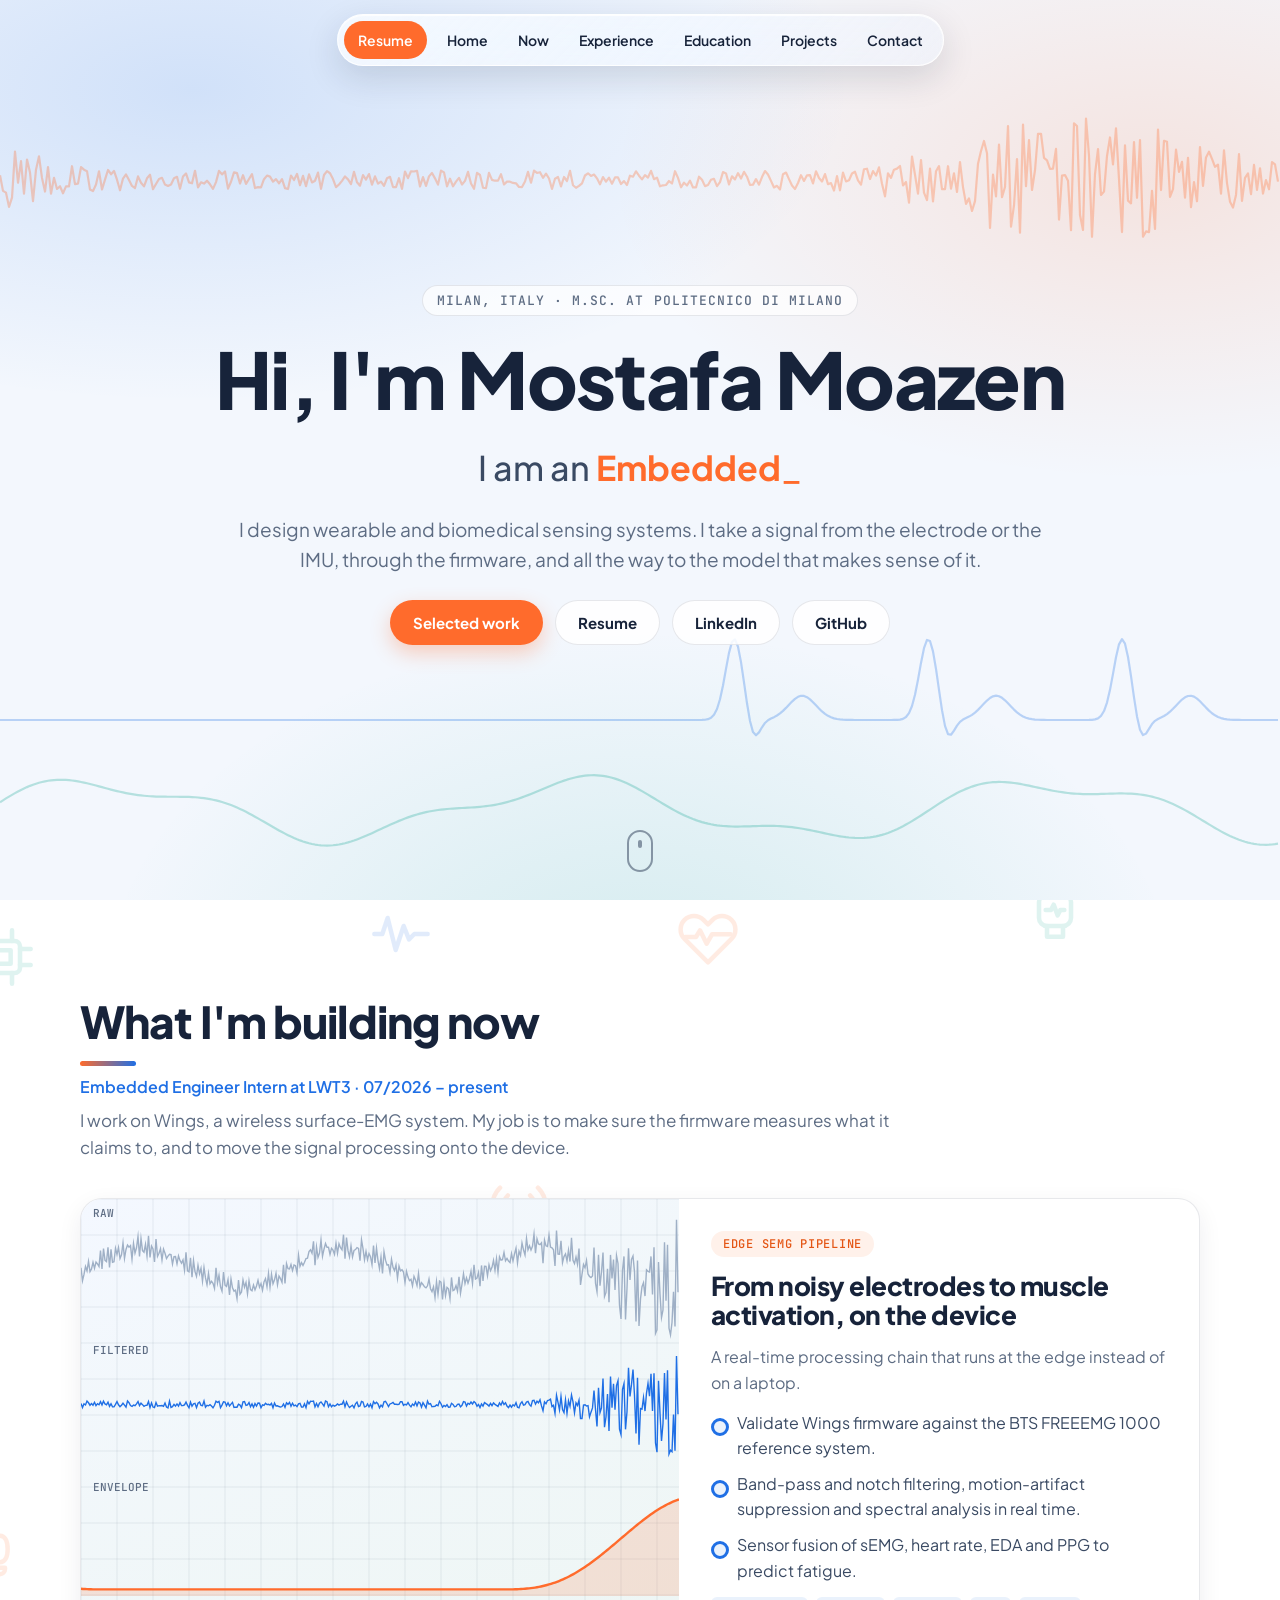
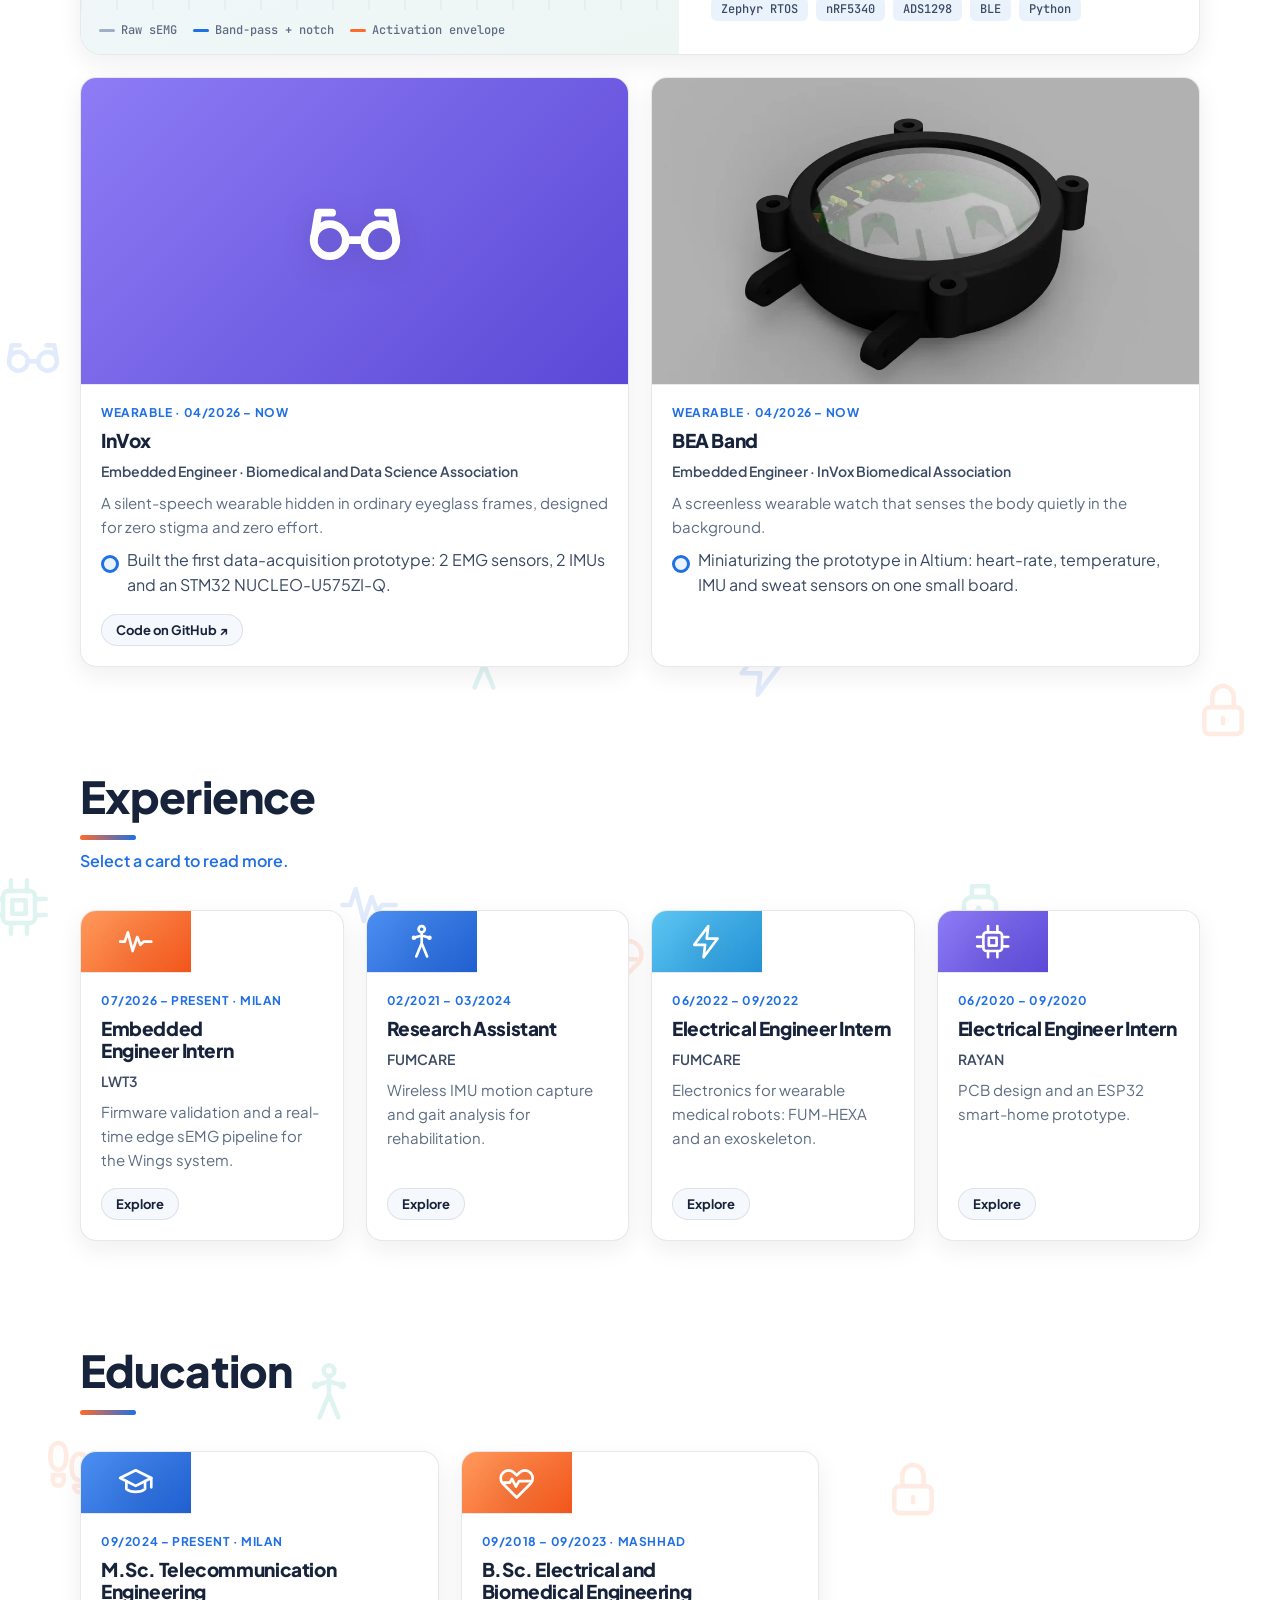
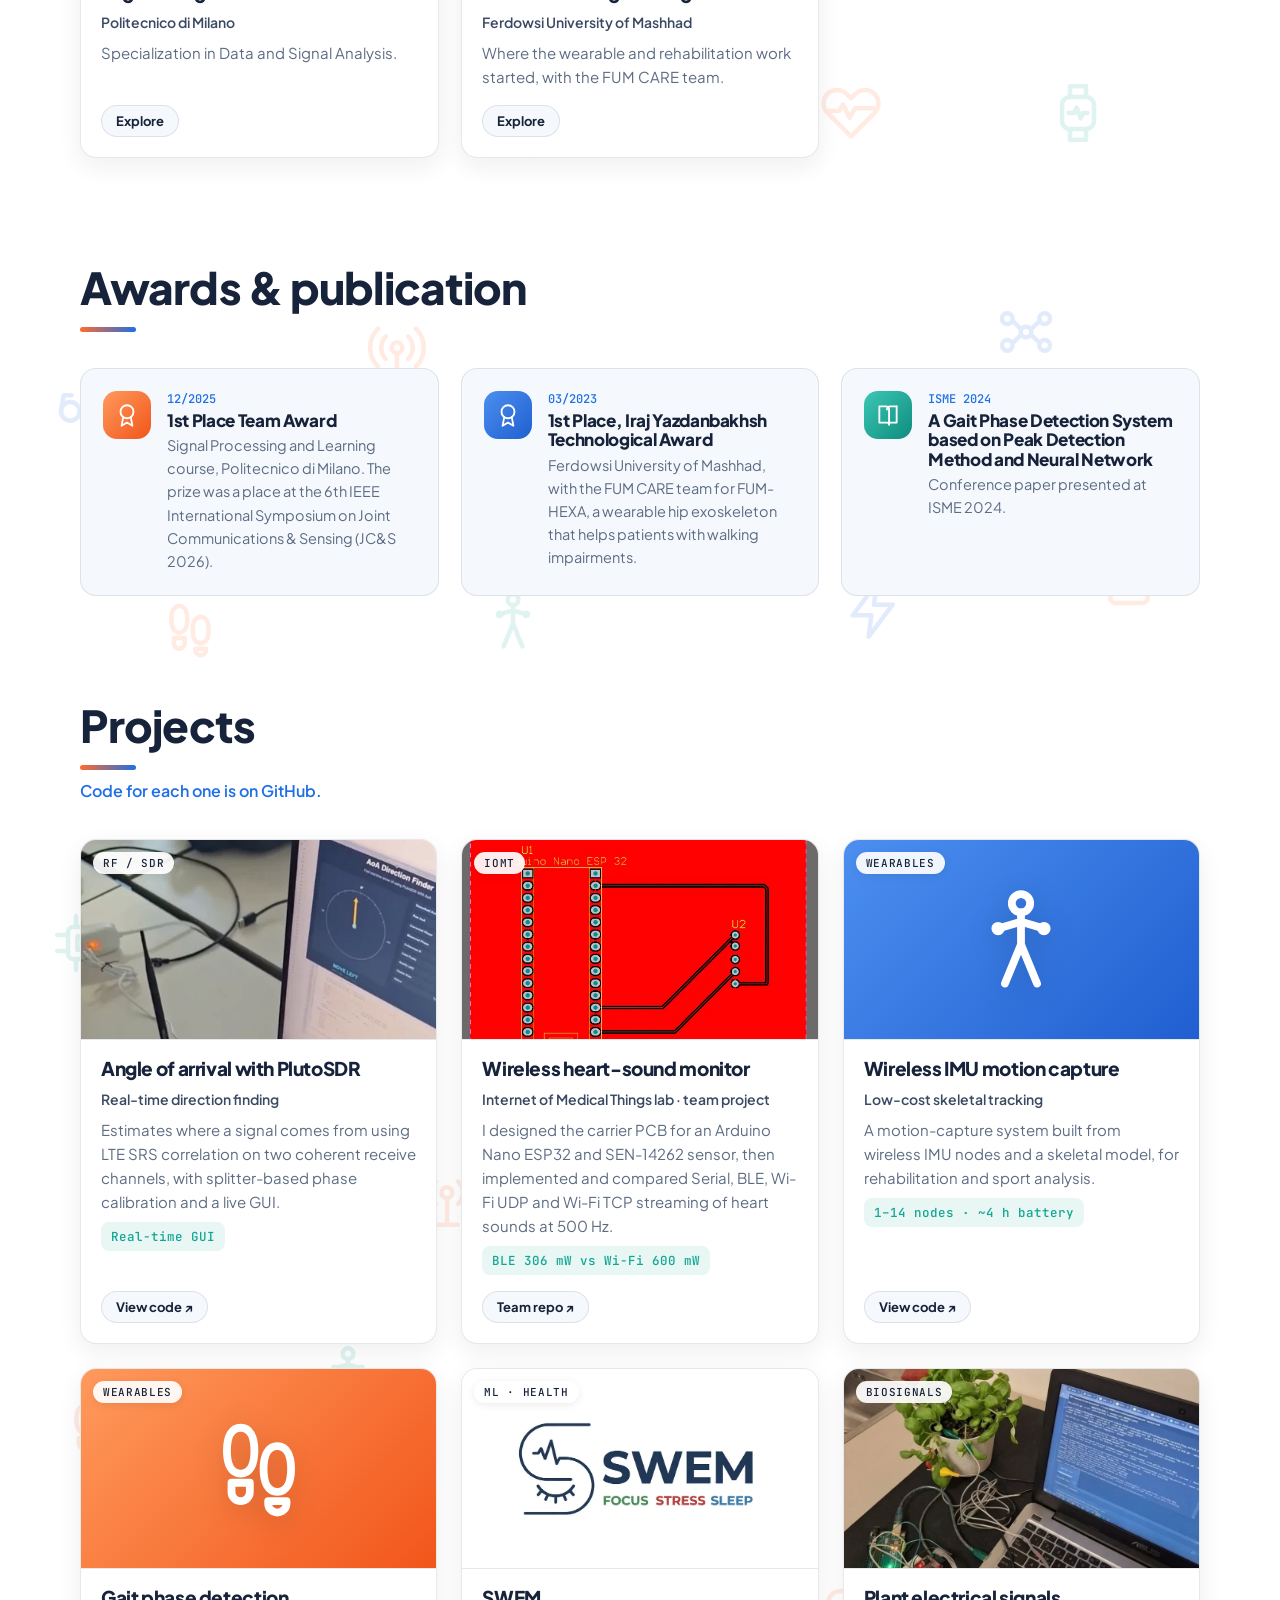
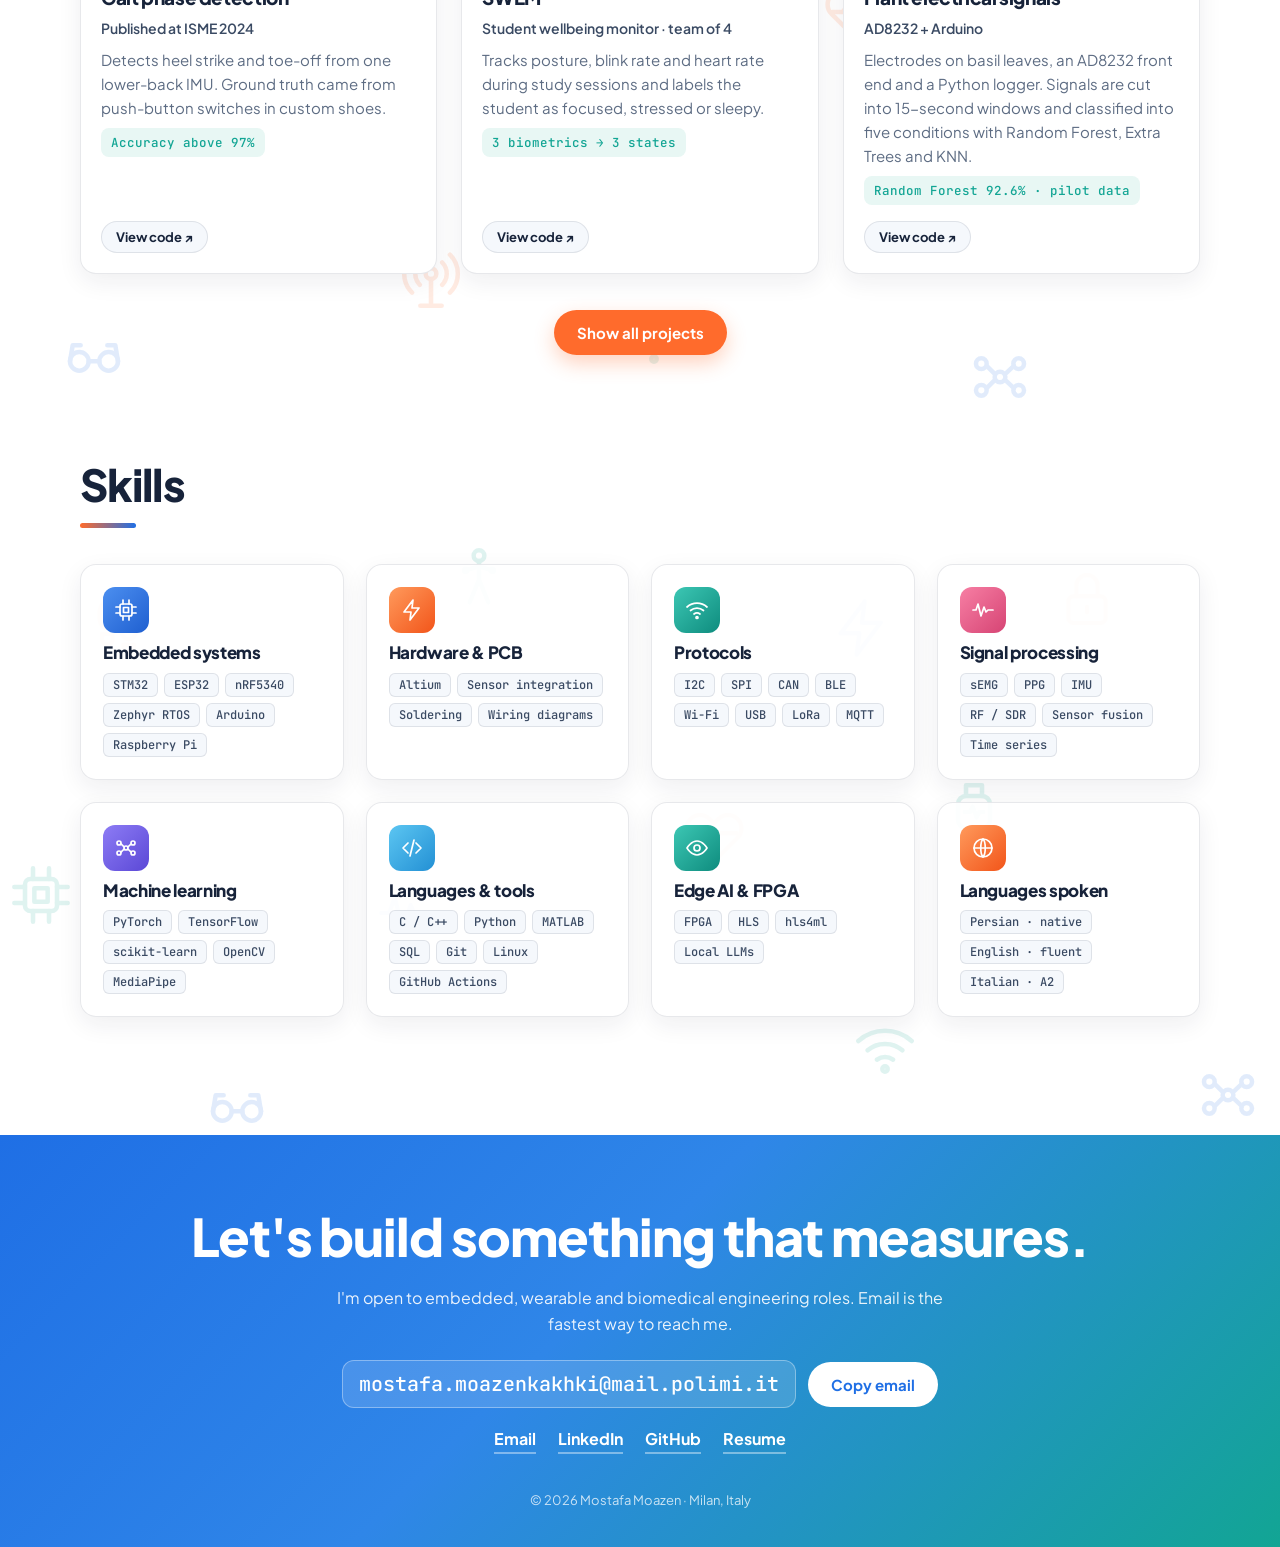
==== commit ae53439c: "Add project photos, IoMT heart-sound project and LinkedIn - PlutoSDR AoA card uses the real directio" ====
--- a/site/index.html
+++ b/site/index.html
@@ -45,6 +45,7 @@
       <div class="hero-actions">
         <a class="btn btn-primary" href="#now">Selected work</a>
         <a class="btn btn-ghost" href="resume.html">Resume</a>
+        <a class="btn btn-ghost" href="https://www.linkedin.com/in/mo-moazen-46649220a/" target="_blank" rel="noopener">LinkedIn</a>
         <a class="btn btn-ghost" href="https://github.com/momobuilds" target="_blank" rel="noopener">GitHub</a>
       </div>
     </div>
@@ -128,6 +129,7 @@
     </div>
     <div class="socials">
       <a href="mailto:mostafa.moazenkakhki@mail.polimi.it">Email</a>
+      <a href="https://www.linkedin.com/in/mo-moazen-46649220a/" target="_blank" rel="noopener">LinkedIn</a>
       <a href="https://github.com/momobuilds" target="_blank" rel="noopener">GitHub</a>
       <a href="resume.html">Resume</a>
     </div>
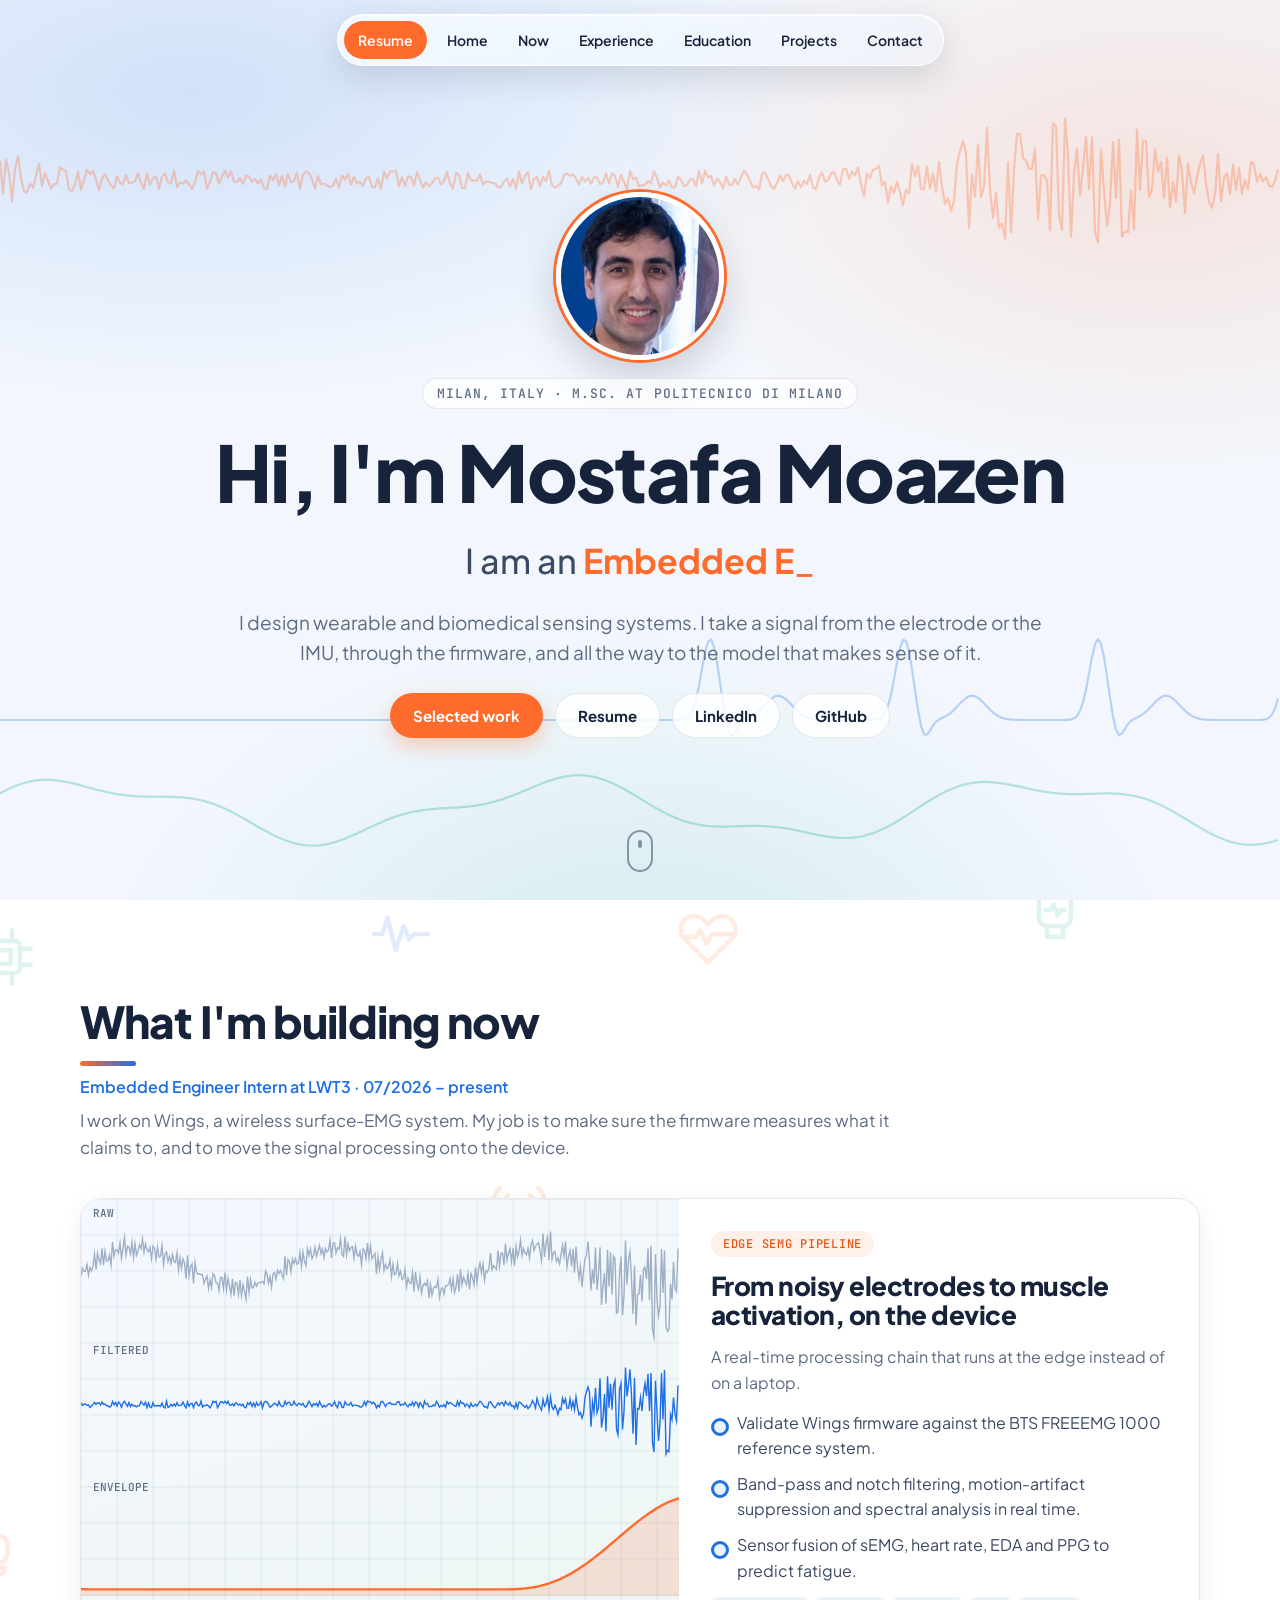
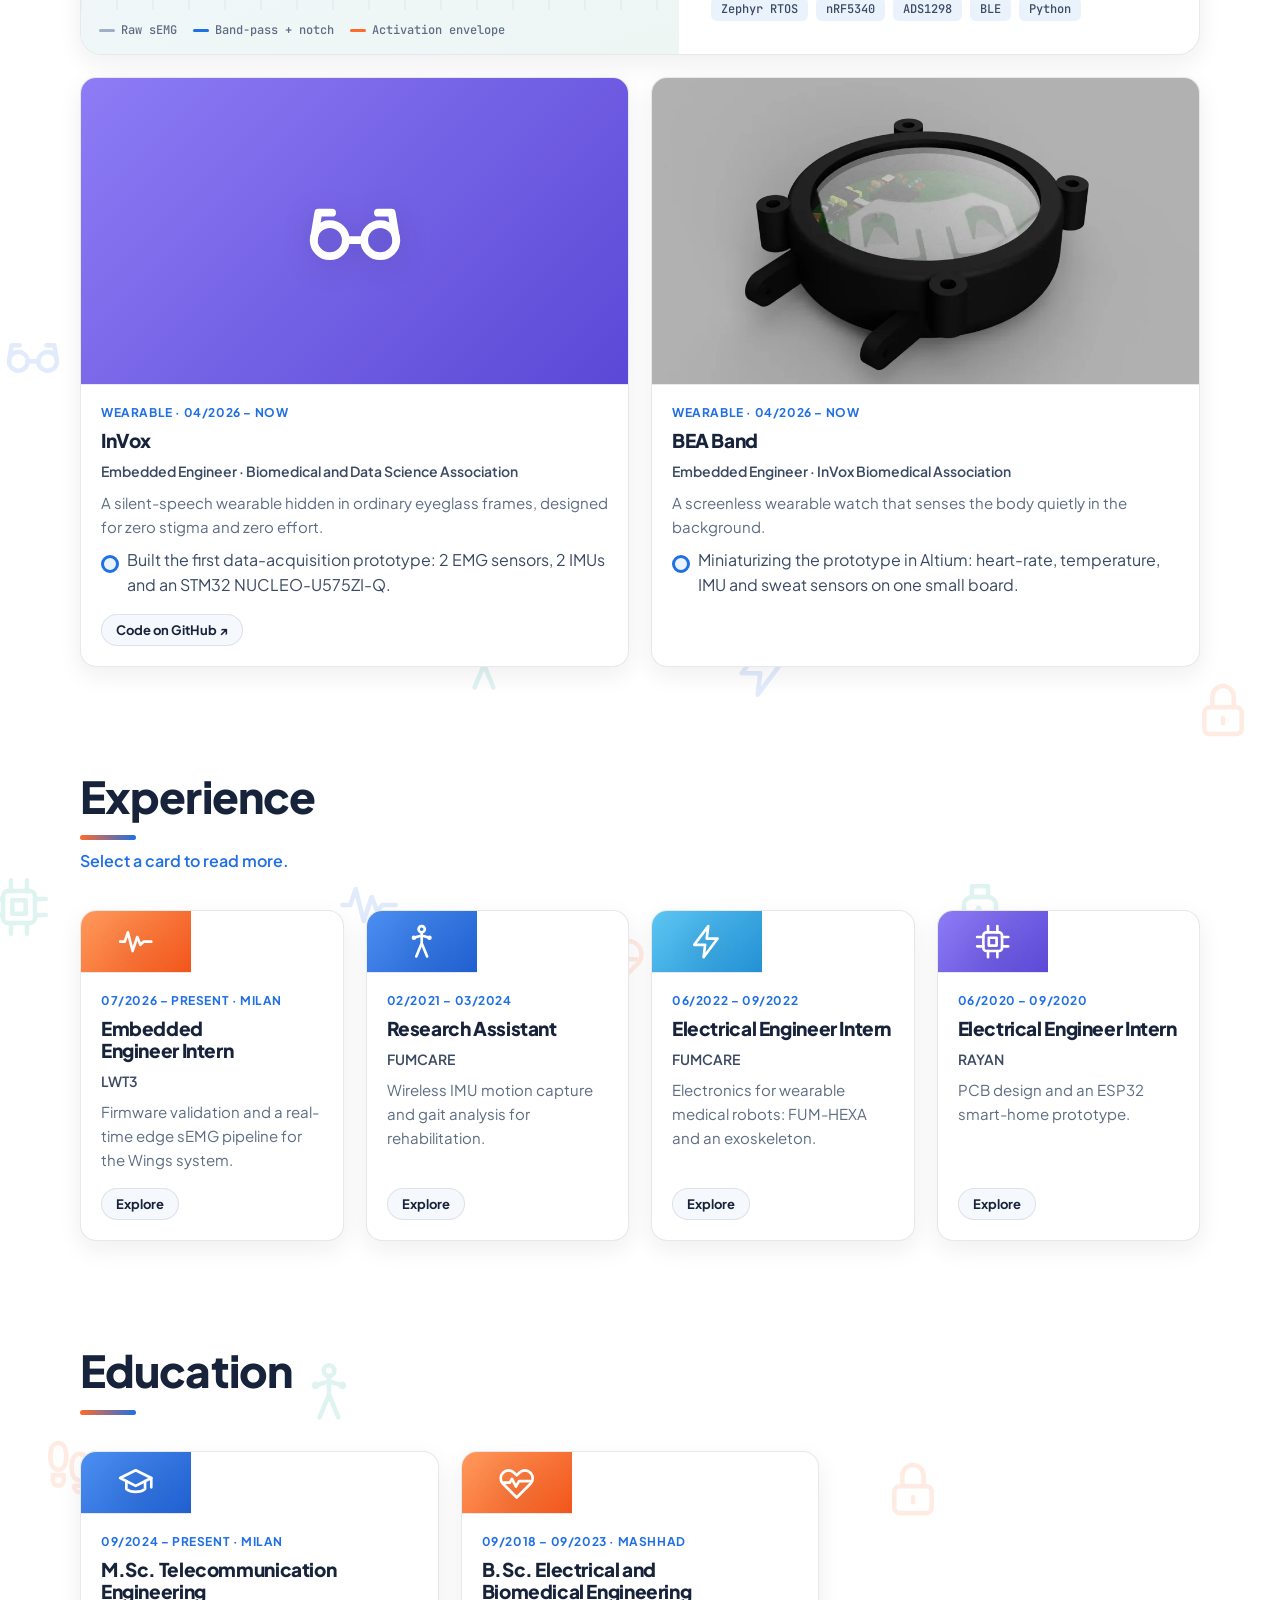
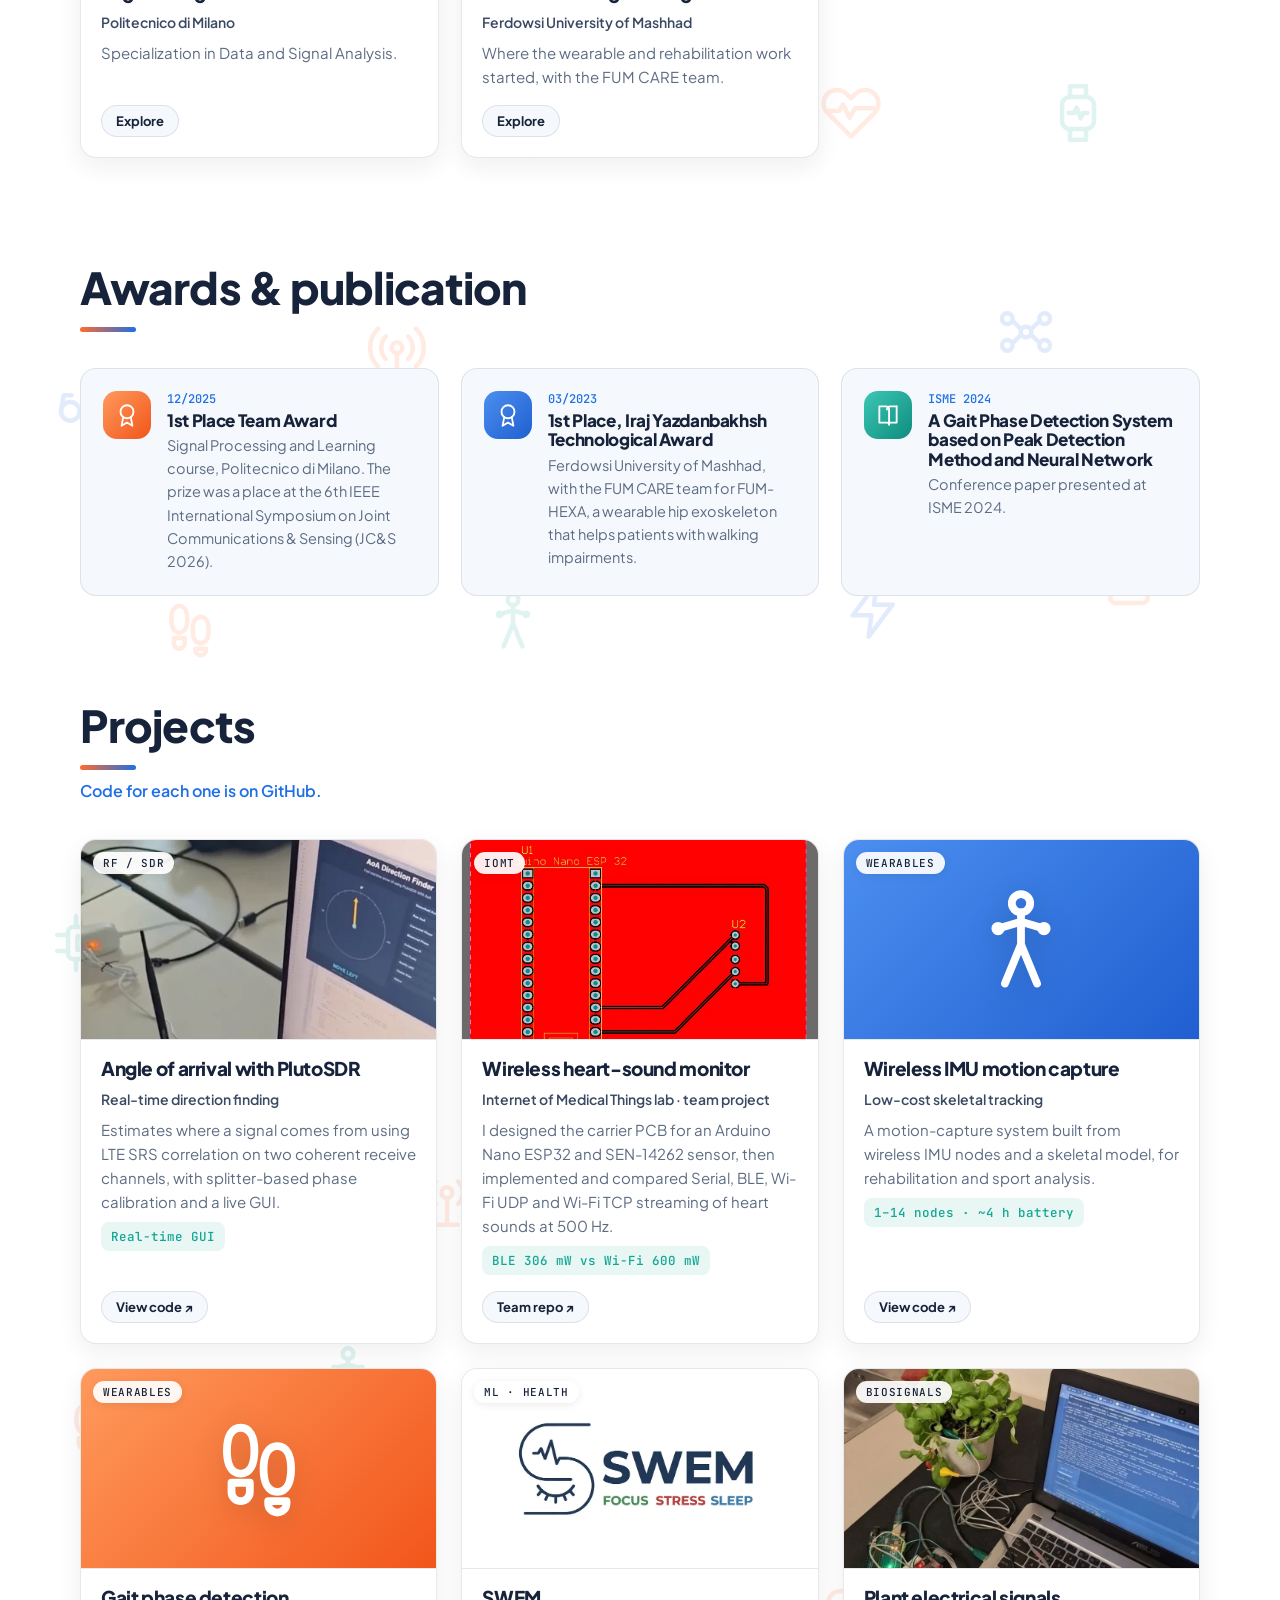
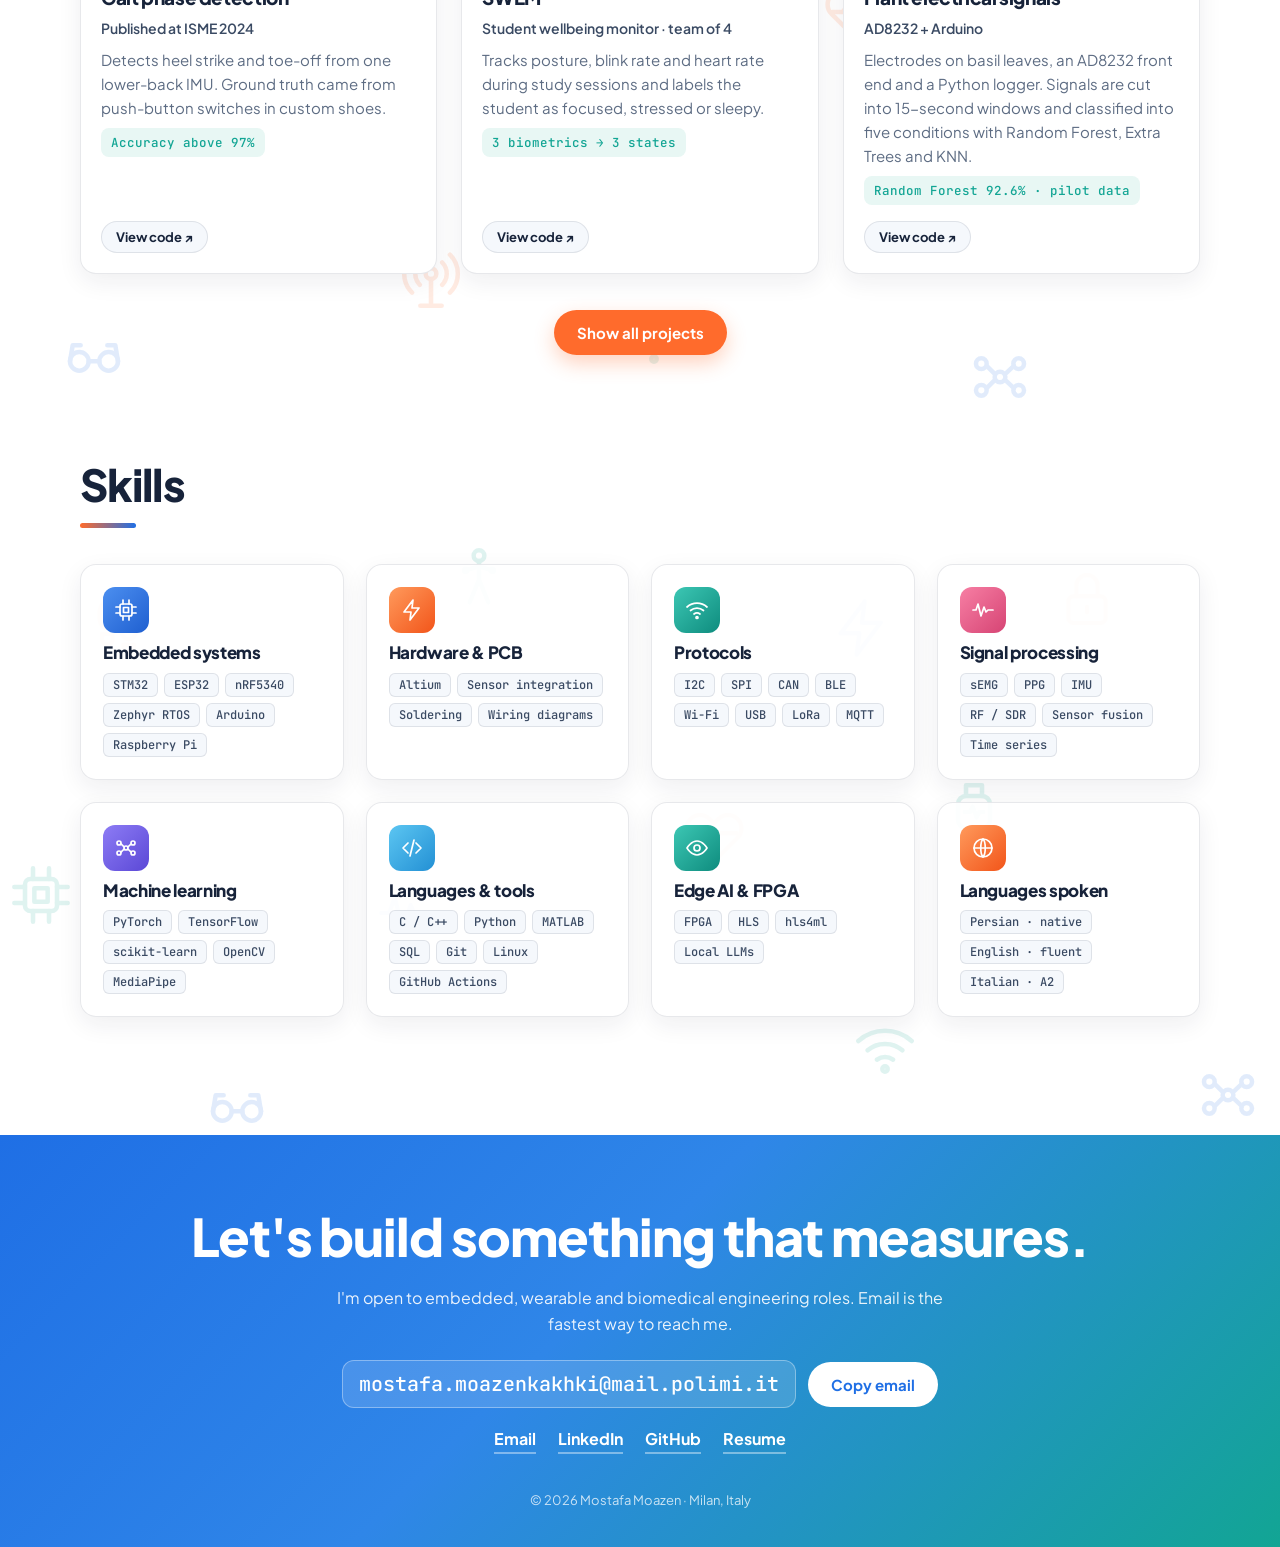
==== commit 4e34e6fc: "Add portrait to hero and social preview image Co-Authored-By: Claude Opus 5.5 <noreply@anthropic.com" ====
--- a/site/index.html
+++ b/site/index.html
@@ -8,6 +8,8 @@
 <meta property="og:title" content="Mostafa Moazen | Embedded &amp; Wearable Engineer">
 <meta property="og:description" content="Wearable sensing, biosignals and edge AI. M.Sc. Telecommunications, Politecnico di Milano.">
 <meta property="og:type" content="website">
+<meta property="og:image" content="https://momobuilds.github.io/assets/img/og.jpg">
+<meta name="twitter:card" content="summary_large_image">
 <meta name="theme-color" content="#eef4fb">
 <link rel="icon" href="data:image/svg+xml,%3Csvg xmlns='http://www.w3.org/2000/svg' viewBox='0 0 32 32'%3E%3Crect width='32' height='32' rx='8' fill='%23ff6b2c'/%3E%3Cpath d='M5 17h5l3-8 4 15 3-9 2 2h5' fill='none' stroke='white' stroke-width='2.6' stroke-linecap='round' stroke-linejoin='round'/%3E%3C/svg%3E">
 <link rel="preconnect" href="https://fonts.googleapis.com">
@@ -38,6 +40,7 @@
   <section class="hero" id="home" aria-label="Mostafa Moazen">
     <canvas id="hero-canvas" aria-hidden="true"></canvas>
     <div class="hero-content">
+      <img class="avatar" src="assets/img/mostafa.webp" width="168" height="168" alt="Portrait of Mostafa Moazen">
       <p class="hero-kicker">Milan, Italy · M.Sc. at Politecnico di Milano</p>
       <h1 class="hero-name">Hi, I'm Mostafa Moazen</h1>
       <p class="hero-role">I am <span class="type-a">an</span> <strong id="typer">Embedded Engineer</strong><span class="caret" aria-hidden="true">_</span></p>
--- a/site/style.css
+++ b/site/style.css
@@ -105,6 +105,10 @@
 }
 #hero-canvas { position: absolute; inset: 0; width: 100%; height: 100%; }
 .hero-content { position: relative; max-width: 860px; display: grid; gap: 18px; justify-items: center; }
+.avatar {
+  width: clamp(120px, 16vw, 168px); height: auto; aspect-ratio: 1; border-radius: 50%; object-fit: cover;
+  border: 5px solid #fff; box-shadow: 0 0 0 3px var(--orange), 0 18px 40px rgba(23,35,58,.2);
+}
 .hero-kicker {
   margin: 0; font: 500 13px var(--mono); letter-spacing: .08em; text-transform: uppercase; color: var(--muted);
   background: rgba(255,255,255,.7); padding: 6px 14px; border-radius: 999px; border: 1px solid var(--line);
